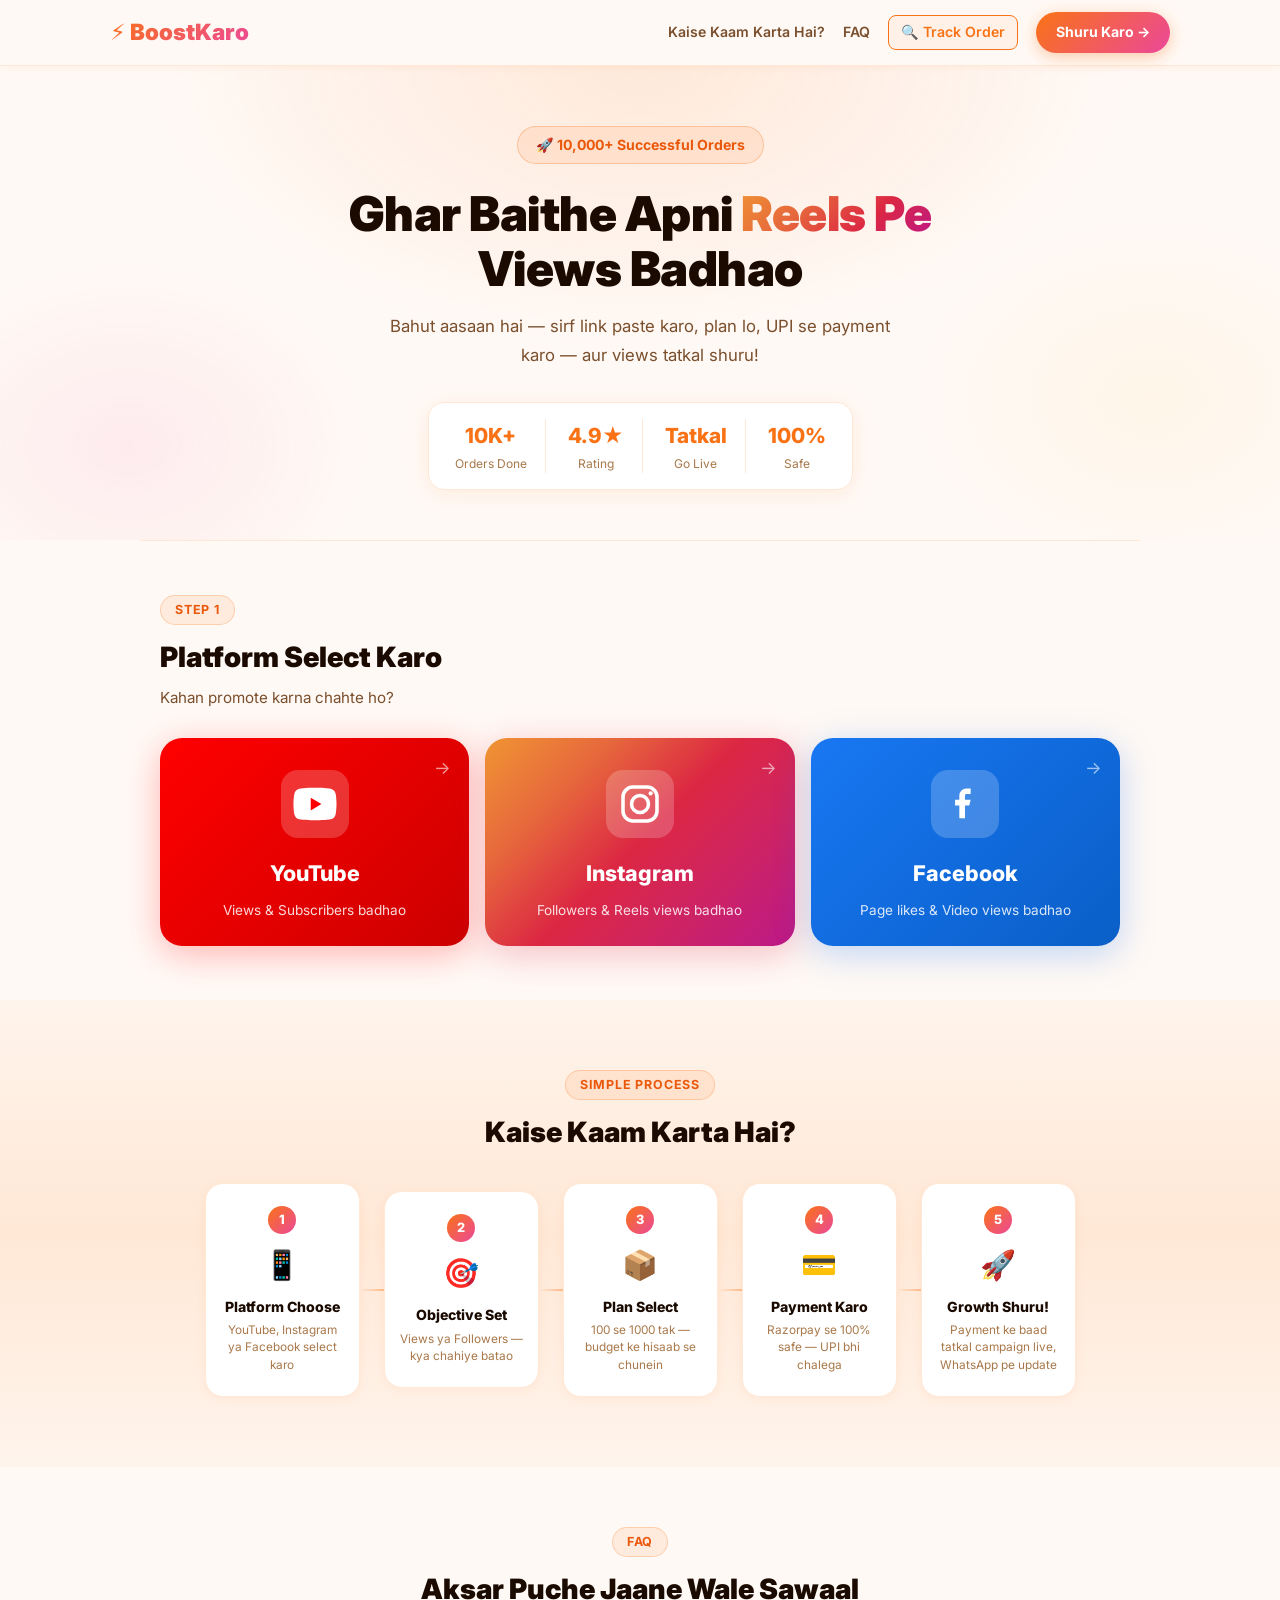
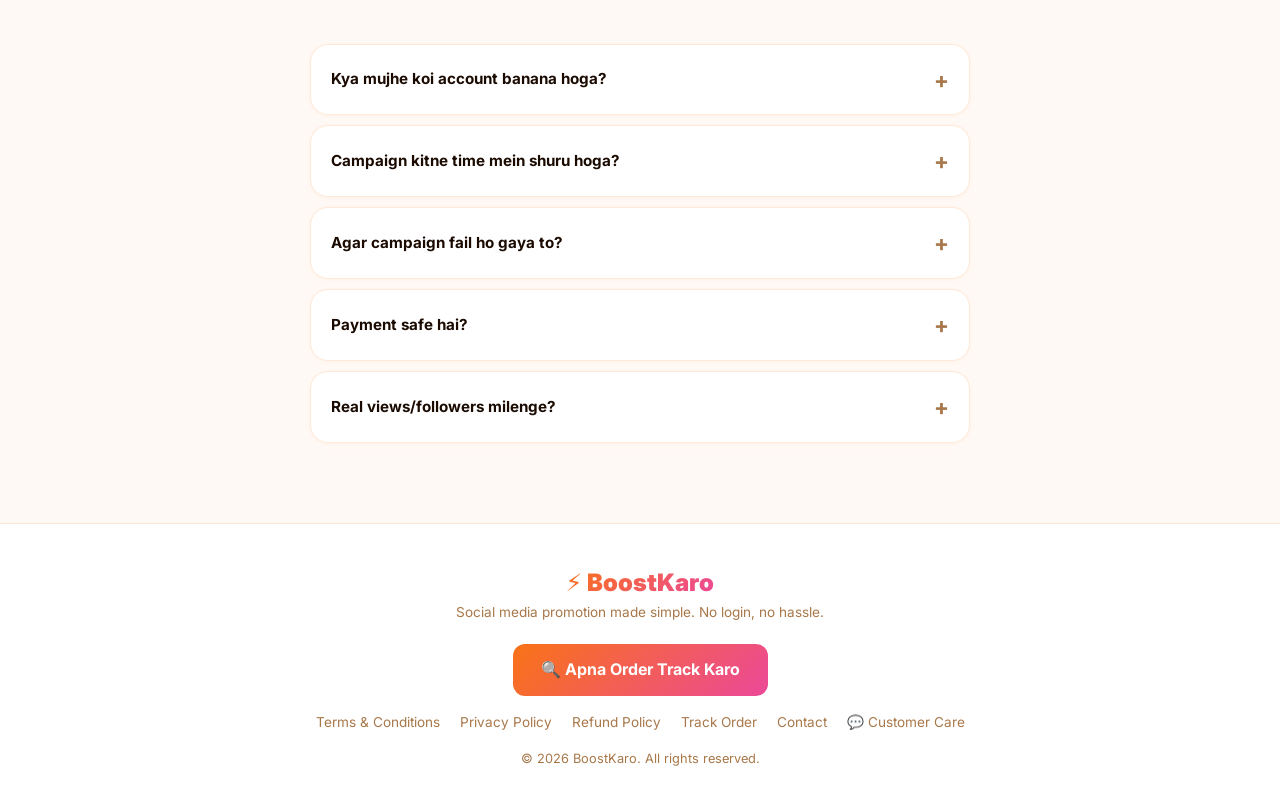
==== index.html @ d498b25e "Update WhatsApp to business number, add campaign rejection refund policy Co-Authored-By: Claude Sonn" ====
<!DOCTYPE html>
<html lang="hi">
<head>
  <meta charset="UTF-8" />
  <meta name="viewport" content="width=device-width, initial-scale=1.0" />
  <title>BoostKaro — Social Media Grow Karo</title>
  <link rel="preconnect" href="https://fonts.googleapis.com" />
  <link rel="preconnect" href="https://fonts.gstatic.com" crossorigin />
  <link href="https://fonts.googleapis.com/css2?family=Inter:wght@400;500;600;700;800;900&display=swap" rel="stylesheet" />
  <link rel="stylesheet" href="css/style.css" />
  <style>
    .link-confirm-label {
      display: flex;
      align-items: center;
      gap: 10px;
      margin-top: 14px;
      padding: 12px 14px;
      background: #f0fdf4;
      border: 1.5px solid #86efac;
      border-radius: 10px;
      cursor: pointer;
      font-size: 0.95rem;
      font-weight: 600;
      color: #166534;
    }
    .link-confirm-label input[type="checkbox"] {
      width: 18px;
      height: 18px;
      accent-color: #16a34a;
      cursor: pointer;
      flex-shrink: 0;
    }
    .btn-proceed:disabled {
      opacity: 0.45;
      cursor: not-allowed;
      pointer-events: none;
    }
    .whatsapp-help-btn {
      display: block;
      margin-top: 14px;
      padding: 11px 16px;
      background: #22c55e;
      color: #fff;
      border-radius: 10px;
      text-align: center;
      font-weight: 700;
      font-size: 0.95rem;
      text-decoration: none;
      transition: background 0.18s;
    }
    .whatsapp-help-btn:hover { background: #16a34a; }
    .nav-whatsapp {
      display: inline-flex;
      align-items: center;
      gap: 6px;
      background: #22c55e;
      color: #fff !important;
      border-radius: 8px;
      padding: 5px 12px;
      font-weight: 700;
      font-size: 0.85rem;
    }
    .nav-whatsapp:hover { background: #16a34a; }
    .nav-status {
      display: inline-flex;
      align-items: center;
      gap: 5px;
      background: #fff0e8;
      color: #f97316 !important;
      border: 1.5px solid #f97316;
      border-radius: 8px;
      padding: 5px 12px;
      font-weight: 700;
      font-size: 0.85rem;
    }
    .nav-status:hover { background: #ffe0c8; }
  </style>
</head>
<body>

  <!-- NAV -->
  <nav>
    <div class="nav-inner">
      <a href="index.html" class="logo">⚡ BoostKaro</a>
      <div class="nav-links">
        <a href="#how">Kaise Kaam Karta Hai?</a>
        <a href="#faq">FAQ</a>
        <a href="status.html" class="nav-status">🔍 Track Order</a>
        <a href="#platforms" class="nav-cta">Shuru Karo →</a>
      </div>
    </div>
  </nav>

  <!-- HERO -->
  <section class="hero">
    <div class="hero-bg"></div>
    <div class="hero-content">
      <div class="hero-badge">🚀 10,000+ Successful Orders</div>
      <h1>Ghar Baithe Apni <span class="gradient-text">Reels Pe</span><br/>Views Badhao</h1>
      <p>Bahut aasaan hai — sirf link paste karo, plan lo, UPI se payment karo — aur views tatkal shuru!</p>
      <div class="hero-stats">
        <div class="hstat"><strong>10K+</strong><span>Orders Done</span></div>
        <div class="hstat"><strong>4.9★</strong><span>Rating</span></div>
        <div class="hstat"><strong>Tatkal</strong><span>Go Live</span></div>
        <div class="hstat"><strong>100%</strong><span>Safe</span></div>
      </div>
    </div>
  </section>

  <!-- ============================
       SECTION 1: PLATFORM CARDS
  ============================= -->
  <section class="section-block" id="platforms">
    <div class="section-title">
      <span class="chip">Step 1</span>
      <h2>Platform Select Karo</h2>
      <p>Kahan promote karna chahte ho?</p>
    </div>

    <div class="platform-cards">

      <div class="pcard pcard-yt" onclick="selectPlatform('youtube', this)">
        <div class="pcard-icon">
          <svg viewBox="0 0 48 48" fill="none"><rect width="48" height="48" rx="12" fill="white" fill-opacity="0.2"/><path d="M38.5 16.5C38.1 14.9 36.8 13.6 35.2 13.2C32.4 12.5 24 12.5 24 12.5C24 12.5 15.6 12.5 12.8 13.2C11.2 13.6 9.9 14.9 9.5 16.5C8.8 19.3 8.8 24 8.8 24C8.8 24 8.8 28.7 9.5 31.5C9.9 33.1 11.2 34.4 12.8 34.8C15.6 35.5 24 35.5 24 35.5C24 35.5 32.4 35.5 35.2 34.8C36.8 34.4 38.1 33.1 38.5 31.5C39.2 28.7 39.2 24 39.2 24C39.2 24 39.2 19.3 38.5 16.5Z" fill="white"/><path d="M21 28.5L28.5 24L21 19.5V28.5Z" fill="#FF0000"/></svg>
        </div>
        <h3>YouTube</h3>
        <p>Views &amp; Subscribers badhao</p>
        <div class="pcard-arrow">→</div>
      </div>

      <div class="pcard pcard-ig" onclick="selectPlatform('instagram', this)">
        <div class="pcard-icon">
          <svg viewBox="0 0 48 48" fill="none"><rect width="48" height="48" rx="12" fill="white" fill-opacity="0.2"/><rect x="12" y="12" width="24" height="24" rx="7" stroke="white" stroke-width="2.5"/><circle cx="24" cy="24" r="6" stroke="white" stroke-width="2.5"/><circle cx="31.5" cy="16.5" r="1.5" fill="white"/></svg>
        </div>
        <h3>Instagram</h3>
        <p>Followers &amp; Reels views badhao</p>
        <div class="pcard-arrow">→</div>
      </div>

      <div class="pcard pcard-fb" onclick="selectPlatform('facebook', this)">
        <div class="pcard-icon">
          <svg viewBox="0 0 48 48" fill="none"><rect width="48" height="48" rx="12" fill="white" fill-opacity="0.2"/><path d="M28 13h-3a5 5 0 0 0-5 5v3h-3v4h3v9h4v-9h3l1-4h-4v-3a1 1 0 0 1 1-1h3v-4z" fill="white"/></svg>
        </div>
        <h3>Facebook</h3>
        <p>Page likes &amp; Video views badhao</p>
        <div class="pcard-arrow">→</div>
      </div>

    </div>
  </section>

  <!-- ============================
       SECTION 2: OBJECTIVE
  ============================= -->
  <section class="section-block reveal-section" id="objectiveSection">
    <div class="section-title">
      <span class="chip">Step 2</span>
      <h2>Kya Chahiye?</h2>
      <p id="objSubtitle">Views chahiye ya Followers?</p>
    </div>

    <div class="obj-cards" id="objCards">
      <!-- Rendered by JS based on platform -->
    </div>
  </section>

  <!-- ============================
       SECTION 3: PLAN
  ============================= -->
  <section class="section-block reveal-section" id="planSection">
    <div class="section-title">
      <span class="chip">Step 3</span>
      <h2>Kitne Views Chahiye?</h2>
      <p id="planSubtitle">Apna plan chuno</p>
    </div>

    <div class="plan-cards" id="planCards">
      <!-- Rendered by JS -->
    </div>
  </section>

  <!-- ============================
       SECTION 4: LINK + DETAILS
  ============================= -->
  <section class="section-block reveal-section" id="detailsSection">
    <div class="section-title">
      <span class="chip">Step 4</span>
      <h2>Apna Reel Link Paste Karo</h2>
      <p>Jis reel pe views chahiye uska link yahan lagao</p>
    </div>

    <div class="details-form">
      <div class="form-group">
        <label id="linkLabel">🔗 Profile / Video URL</label>
        <input type="url" id="userLink"
          placeholder="https://www.instagram.com/yourprofile"
          oninput="updateLinkPreview()" />
        <span class="hint">Jis page/video pe promotion chahiye uska link do</span>
        <div class="link-preview-card" id="linkPreviewCard" style="display:none;">
          <div class="link-preview-header">
            <strong id="linkPreviewTitle">Link Preview</strong>
            <span id="linkPreviewBadge">Check</span>
          </div>
          <div class="link-preview-body" id="linkPreviewBody"></div>
          <div id="linkConfirmLabel" style="display:none; margin-top:12px;">
            <button type="button" id="linkConfirmBtn" onclick="onLinkConfirmChange()"
              style="width:100%;padding:13px 16px;border-radius:10px;border:2px solid #86efac;background:#f0fdf4;color:#166534;font-size:1rem;font-weight:700;cursor:pointer;transition:all 0.18s;display:flex;align-items:center;justify-content:center;gap:10px;">
              <span id="linkConfirmIcon">⬜</span>
              <span>Haan, ye mera hi link hai — confirm karo</span>
            </button>
          </div>
        </div>
      </div>
      <div class="form-group">
        <label>👤 Aapka Naam</label>
        <input type="text" id="userName"
          placeholder="Jaise: Priya Sharma" maxlength="60" />
        <span class="hint">Aapke naam se order confirm hoga</span>
      </div>
      <div class="form-group">
        <label>📱 Mobile Number <span class="whatsapp-tag">WhatsApp Preferred</span></label>
        <div class="phone-input-wrap">
          <span class="phone-prefix">+91</span>
          <input type="tel" id="userPhone"
            placeholder="98765 43210" maxlength="10" />
        </div>
        <span class="hint">WhatsApp pe order updates milenge</span>
      </div>
      <div class="form-group">
        <label>📧 Email Address (Optional)</label>
        <input type="email" id="userEmail"
          placeholder="aapka@email.com" />
        <span class="hint">Email ho to campaign report milegi — nahi ho to WhatsApp pe update denge</span>
      </div>
      <button class="btn-proceed" onclick="proceedToPayment()">
        <span>Payment Pe Jaao →</span>
      </button>
    </div>
  </section>

  <!-- ============================
       SECTION 5: CONFIRM + PAY
  ============================= -->
  <section class="section-block reveal-section" id="paySection">
    <div class="section-title">
      <span class="chip">Step 5</span>
      <h2>Confirm &amp; Pay</h2>
      <p>Sab kuch check karo aur payment karo</p>
    </div>

    <div class="pay-layout">
      <div class="order-summary" id="orderSummary">
        <!-- Rendered by JS -->
      </div>
      <div class="pay-box">
        <div class="pay-amount-display">
          <span>Total Amount</span>
          <strong id="displayAmount">₹0</strong>
        </div>
        <button class="btn-pay" onclick="initiatePayment()">
          <span>🔒 Secure Payment Karo</span>
          <span id="payAmountBtn">₹0</span>
        </button>
        <div class="trust-badges">
          <span>✅ SSL Secure</span>
          <span>🏦 Razorpay</span>
          <a href="refund.html" style="color:inherit;text-decoration:none;">↩️ Full Refund Policy</a>
        </div>
        <p style="font-size:0.78rem;color:#94a3b8;text-align:center;margin-top:10px;line-height:1.6;">
          Payment karke aap hamare <a href="terms.html" style="color:#f97316;">Terms &amp; Conditions</a> aur <a href="refund.html" style="color:#f97316;">Refund Policy</a> se agree karte hain.<br/>
          ⚠️ Agar Google/Meta campaign approve nahi karte — <strong style="color:#1e293b;">100% full refund</strong> diya jaata hai.
        </p>
        <p class="upi-note">UPI · Credit/Debit Card · Net Banking · Wallet — sab accept hota hai<br/>Jaise Amazon ya Flipkart pe karte ho — bilkul waisa hi safe hai</p>
        <div style="margin-top:14px;background:#f0fdf4;border:1.5px solid #86efac;border-radius:12px;padding:13px 16px;font-size:0.85rem;color:#166534;line-height:1.6;">
          ✅ <strong>100% Genuine Views</strong> — Ye views Meta Ads (Facebook/Instagram) aur Google Ads ke through aate hain. Ye real logo ke genuine views hain — fake bots ya software nahi. YouTube, Instagram aur Facebook ki policy ke andar bilkul safe hai.
        </div>
      </div>
    </div>
  </section>

  <!-- ============================
       HOW IT WORKS
  ============================= -->
  <section class="how-section" id="how">
    <div class="section-title center">
      <span class="chip">Simple Process</span>
      <h2>Kaise Kaam Karta Hai?</h2>
    </div>
    <div class="how-steps">
      <div class="how-step">
        <div class="how-num">1</div>
        <div class="how-icon">📱</div>
        <h4>Platform Choose</h4>
        <p>YouTube, Instagram ya Facebook select karo</p>
      </div>
      <div class="how-line"></div>
      <div class="how-step">
        <div class="how-num">2</div>
        <div class="how-icon">🎯</div>
        <h4>Objective Set</h4>
        <p>Views ya Followers — kya chahiye batao</p>
      </div>
      <div class="how-line"></div>
      <div class="how-step">
        <div class="how-num">3</div>
        <div class="how-icon">📦</div>
        <h4>Plan Select</h4>
        <p>100 se 1000 tak — budget ke hisaab se chunein</p>
      </div>
      <div class="how-line"></div>
      <div class="how-step">
        <div class="how-num">4</div>
        <div class="how-icon">💳</div>
        <h4>Payment Karo</h4>
        <p>Razorpay se 100% safe — UPI bhi chalega</p>
      </div>
      <div class="how-line"></div>
      <div class="how-step">
        <div class="how-num">5</div>
        <div class="how-icon">🚀</div>
        <h4>Growth Shuru!</h4>
        <p>Payment ke baad tatkal campaign live, WhatsApp pe update</p>
      </div>
    </div>
  </section>

  <!-- FAQ -->
  <section class="faq-section" id="faq">
    <div class="section-title center">
      <span class="chip">FAQ</span>
      <h2>Aksar Puche Jaane Wale Sawaal</h2>
    </div>
    <div class="faq-list">
      <details class="faq-item">
        <summary>Kya mujhe koi account banana hoga?</summary>
        <p>Bilkul nahi! Sirf apna link aur WhatsApp number do, payment karo — bas ho gaya.</p>
      </details>
      <details class="faq-item">
        <summary>Campaign kitne time mein shuru hoga?</summary>
        <p>Payment hote hi campaign tatkal live ho jaata hai. WhatsApp pe update milega.</p>
      </details>
      <details class="faq-item">
        <summary>Agar campaign fail ho gaya to?</summary>
        <p>Full refund diya jaata hai — same source pe 5-7 business days mein.</p>
      </details>
      <details class="faq-item">
        <summary>Payment safe hai?</summary>
        <p>Haan, Razorpay ke through — India ka #1 payment gateway. UPI, Card, Net Banking sab accept.</p>
      </details>
      <details class="faq-item">
        <summary>Real views/followers milenge?</summary>
        <p>Haan, Meta Ads aur Google Ads ke through run hote hain — genuine platform ads.</p>
      </details>
    </div>
  </section>

  <!-- FOOTER -->
  <footer>
    <div class="footer-top">
      <a href="index.html" class="logo" style="font-size:1.5rem">⚡ BoostKaro</a>
      <p>Social media promotion made simple. No login, no hassle.</p>
    </div>
    <div style="margin-bottom:16px;">
      <a href="status.html" style="display:inline-flex;align-items:center;gap:8px;background:linear-gradient(135deg,#f97316,#ec4899);color:#fff;padding:13px 28px;border-radius:12px;font-weight:700;font-size:1rem;text-decoration:none;">🔍 Apna Order Track Karo</a>
    </div>
    <div class="footer-links">
      <a href="terms.html">Terms &amp; Conditions</a>
      <a href="privacy.html">Privacy Policy</a>
      <a href="refund.html">Refund Policy</a>
      <a href="status.html">Track Order</a>
      <a href="mailto:alokkmohan@zohomail.in">Contact</a>
      <a href="https://wa.me/919236569072?text=Namaskar!%20Mujhe%20help%20chahiye." target="_blank" rel="noopener noreferrer">💬 Customer Care</a>
    </div>
    <p class="footer-copy">© 2026 BoostKaro. All rights reserved.</p>
  </footer>

  <script src="https://checkout.razorpay.com/v1/checkout.js"></script>
  <script src="js/main.js"></script>
</body>
</html>
---- css/style.css ----
/* ===== RESET ===== */
*, *::before, *::after { box-sizing: border-box; margin: 0; padding: 0; }

:root {
  --bg: #fff9f5;
  --surface: #ffffff;
  --card: #ffffff;
  --border: #ffe8d6;
  --border-bright: #fcd5b3;
  --text: #1a0a00;
  --muted: #a8784a;
  --muted2: #7a4f2d;
  --success: #059669;
  --accent: #f97316;
  --accent2: #ec4899;
  --radius: 18px;

  --yt:  linear-gradient(135deg, #ff0000 0%, #cc0000 100%);
  --ig:  linear-gradient(135deg, #f09433 0%, #e6683c 25%, #dc2743 50%, #cc2366 75%, #bc1888 100%);
  --fb:  linear-gradient(135deg, #1877f2 0%, #0a5fc8 100%);
}

body {
  background: var(--bg);
  color: var(--text);
  font-family: 'Inter', 'Segoe UI', system-ui, sans-serif;
  min-height: 100vh;
  line-height: 1.6;
  overflow-x: hidden;
}

/* ===== NAV ===== */
nav {
  position: sticky; top: 0; z-index: 100;
  background: rgba(255,249,245,0.95);
  backdrop-filter: blur(14px);
  border-bottom: 1px solid var(--border);
  box-shadow: 0 1px 8px rgba(249,115,22,0.08);
}
.nav-inner {
  max-width: 1100px; margin: 0 auto;
  padding: 12px 20px;
  display: flex; align-items: center; justify-content: space-between;
}
.logo {
  font-size: 1.4rem; font-weight: 900;
  background: linear-gradient(135deg, #f97316, #ec4899);
  -webkit-background-clip: text; -webkit-text-fill-color: transparent; background-clip: text;
  text-decoration: none;
}
.nav-links { display: flex; align-items: center; gap: 18px; }
.nav-links a { color: var(--muted2); text-decoration: none; font-size: 0.88rem; font-weight: 600; transition: color 0.2s; }
.nav-links a:hover { color: var(--accent); }
.nav-cta {
  background: linear-gradient(135deg, #f97316, #ec4899) !important;
  color: #fff !important;
  padding: 9px 20px; border-radius: 50px;
  font-weight: 700 !important;
  box-shadow: 0 4px 16px rgba(249,115,22,0.35);
}
.nav-whatsapp {
  display: inline-flex;
  align-items: center;
  gap: 6px;
  background: #22c55e;
  color: #fff !important;
  border-radius: 50px;
  padding: 7px 14px;
  font-weight: 700;
  font-size: 0.82rem;
}
.nav-whatsapp:hover { background: #16a34a; }

/* ===== HERO ===== */
.hero {
  position: relative; text-align: center;
  padding: 60px 20px 50px; overflow: hidden;
}
.hero-bg {
  position: absolute; inset: 0;
  background:
    radial-gradient(ellipse 700px 400px at 50% 0%, rgba(249,115,22,0.12) 0%, transparent 70%),
    radial-gradient(ellipse 400px 300px at 10% 80%, rgba(236,72,153,0.08) 0%, transparent 60%),
    radial-gradient(ellipse 400px 300px at 90% 70%, rgba(251,191,36,0.06) 0%, transparent 60%);
  pointer-events: none;
}
.hero-content { position: relative; max-width: 700px; margin: 0 auto; }
.hero-badge {
  display: inline-block;
  background: rgba(249,115,22,0.1); border: 1px solid rgba(249,115,22,0.3);
  color: #ea580c; padding: 7px 18px; border-radius: 50px;
  font-size: 0.88rem; font-weight: 700; margin-bottom: 22px;
}
.hero h1 {
  font-size: clamp(1.9rem, 5vw, 3rem);
  font-weight: 900; line-height: 1.15; letter-spacing: -0.5px;
  margin-bottom: 16px;
}
.gradient-text {
  background: linear-gradient(135deg, #f09433, #e6683c, #dc2743, #bc1888);
  -webkit-background-clip: text; -webkit-text-fill-color: transparent; background-clip: text;
}
.hero p {
  color: var(--muted2); font-size: 1.05rem; max-width: 520px;
  margin: 0 auto 32px; line-height: 1.7;
}
.hero-stats {
  display: inline-flex;
  background: #ffffff; border: 1.5px solid var(--border);
  border-radius: 16px; padding: 16px 8px;
  flex-wrap: wrap; justify-content: center; gap: 4px;
  box-shadow: 0 4px 24px rgba(249,115,22,0.1);
}
.hstat {
  display: flex; flex-direction: column; align-items: center;
  padding: 0 18px;
  border-right: 1px solid var(--border);
}
.hstat:last-child { border-right: none; }
.hstat strong { font-size: 1.3rem; font-weight: 800; color: var(--accent); }
.hstat span   { font-size: 0.75rem; color: var(--muted); margin-top: 2px; }

/* ===== SECTION BLOCK ===== */
.section-block {
  max-width: 1000px; margin: 0 auto;
  padding: 54px 20px;
  border-top: 1px solid var(--border);
}
.reveal-section {
  display: none;
  animation: fadeSlideUp 0.4s ease forwards;
}
.reveal-section.visible { display: block; }

@keyframes fadeSlideUp {
  from { opacity: 0; transform: translateY(24px); }
  to   { opacity: 1; transform: translateY(0); }
}

/* Section title */
.section-title { margin-bottom: 28px; }
.section-title.center { text-align: center; }
.chip {
  display: inline-block;
  background: rgba(249,115,22,0.1);
  border: 1px solid rgba(249,115,22,0.25);
  color: #ea580c; padding: 4px 14px; border-radius: 50px;
  font-size: 0.78rem; font-weight: 700; text-transform: uppercase;
  letter-spacing: 0.8px; margin-bottom: 10px;
}
.section-title h2 { font-size: 1.75rem; font-weight: 900; margin-bottom: 6px; color: var(--text); }
.section-title p  { color: var(--muted2); font-size: 0.95rem; }

/* ===== PLATFORM CARDS ===== */
.platform-cards {
  display: grid;
  grid-template-columns: repeat(3, 1fr);
  gap: 16px;
}

.pcard {
  border-radius: 22px;
  padding: 32px 20px 24px;
  cursor: pointer;
  position: relative;
  overflow: hidden;
  transition: transform 0.25s, box-shadow 0.25s;
  display: flex; flex-direction: column; align-items: center;
  text-align: center; gap: 10px;
  user-select: none;
  -webkit-tap-highlight-color: transparent;
}
.pcard::before {
  content: '';
  position: absolute; inset: 0;
  background: rgba(255,255,255,0.08);
  opacity: 0; transition: opacity 0.2s;
}
.pcard:hover { transform: translateY(-6px); }
.pcard:hover::before { opacity: 1; }
.pcard.active { transform: translateY(-4px); box-shadow: 0 0 0 4px rgba(255,255,255,0.35) !important; }

.pcard-yt { background: var(--yt); box-shadow: 0 8px 36px rgba(255,0,0,0.28); }
.pcard-ig { background: var(--ig); box-shadow: 0 8px 36px rgba(220,39,67,0.28); }
.pcard-fb { background: var(--fb); box-shadow: 0 8px 36px rgba(24,119,242,0.28); }

.pcard-icon svg { width: 68px; height: 68px; }
.pcard h3 { font-size: 1.35rem; font-weight: 800; color: #fff; }
.pcard p  { font-size: 0.85rem; color: rgba(255,255,255,0.85); }
.pcard-arrow {
  position: absolute; top: 16px; right: 18px;
  font-size: 1.1rem; color: rgba(255,255,255,0.6);
  transition: transform 0.2s;
}
.pcard:hover .pcard-arrow { transform: translateX(4px); }

/* ===== OBJECTIVE CARDS ===== */
.obj-cards {
  display: grid;
  grid-template-columns: repeat(auto-fit, minmax(200px, 1fr));
  gap: 14px;
}

.obj-card {
  background: var(--card);
  border: 2px solid var(--border);
  border-radius: var(--radius);
  padding: 28px 20px;
  cursor: pointer;
  text-align: center;
  transition: all 0.22s;
  display: flex; flex-direction: column; align-items: center; gap: 8px;
  box-shadow: 0 2px 10px rgba(249,115,22,0.05);
  -webkit-tap-highlight-color: transparent;
}
.obj-card:hover {
  border-color: var(--accent);
  background: rgba(249,115,22,0.04);
  transform: translateY(-3px);
  box-shadow: 0 6px 20px rgba(249,115,22,0.14);
}
.obj-card.active {
  border-color: var(--accent);
  background: rgba(249,115,22,0.06);
  box-shadow: 0 0 0 4px rgba(249,115,22,0.12);
}
.obj-icon { font-size: 2.2rem; }
.obj-card h4 { font-size: 1.05rem; font-weight: 700; color: var(--text); }
.obj-card p  { font-size: 0.82rem; color: var(--muted); }

/* ===== PLAN CARDS ===== */
.plan-cards {
  display: grid;
  grid-template-columns: repeat(4, 1fr);
  gap: 14px;
}

.plan-card {
  background: var(--card);
  border: 2px solid var(--border);
  border-radius: var(--radius);
  padding: 24px 14px;
  cursor: pointer;
  text-align: center;
  transition: all 0.22s;
  position: relative;
  box-shadow: 0 2px 10px rgba(249,115,22,0.05);
  -webkit-tap-highlight-color: transparent;
}
.plan-card:hover {
  border-color: var(--accent);
  background: rgba(249,115,22,0.03);
  transform: translateY(-4px);
  box-shadow: 0 8px 24px rgba(249,115,22,0.14);
}
.plan-card.active {
  border-color: var(--accent);
  background: rgba(249,115,22,0.06);
  box-shadow: 0 0 0 4px rgba(249,115,22,0.12);
}
.plan-card.popular::before {
  content: '🔥 Popular';
  position: absolute; top: -13px; left: 50%; transform: translateX(-50%);
  background: linear-gradient(135deg, #f97316, #ec4899);
  color: #fff; font-size: 0.7rem; font-weight: 700;
  padding: 3px 12px; border-radius: 50px; white-space: nowrap;
}
.plan-qty   { font-size: 1.8rem; font-weight: 900; color: var(--accent); line-height: 1; }
.plan-unit  { font-size: 0.8rem; color: var(--muted); margin-top: 4px; font-weight: 600; }
.plan-dur   { font-size: 0.74rem; color: var(--muted); margin-top: 2px; }
.plan-price { font-size: 1.3rem; font-weight: 800; color: var(--success); margin-top: 12px; }

/* ===== DETAILS FORM ===== */
.details-form { max-width: 540px; }
.form-group { margin-bottom: 20px; }
.form-group label {
  display: block; font-size: 0.9rem; font-weight: 700;
  color: var(--muted2); margin-bottom: 8px;
}
.form-group input {
  width: 100%;
  background: #fff;
  border: 2px solid var(--border);
  border-radius: 12px;
  color: var(--text);
  padding: 14px 16px;
  font-size: 1rem;
  outline: none;
  transition: border-color 0.2s, box-shadow 0.2s;
  font-family: inherit;
  -webkit-appearance: none;
}
.form-group input:focus {
  border-color: var(--accent);
  box-shadow: 0 0 0 3px rgba(249,115,22,0.12);
}
.form-group input::placeholder { color: #c4a882; }
.hint { display: block; font-size: 0.78rem; color: var(--muted); margin-top: 5px; }

.whatsapp-tag {
  display: inline-block;
  background: rgba(37,211,102,0.15);
  border: 1px solid rgba(37,211,102,0.35);
  color: #16a34a;
  font-size: 0.7rem; font-weight: 700;
  padding: 2px 8px; border-radius: 50px;
  margin-left: 8px; vertical-align: middle;
}

.phone-input-wrap {
  display: flex; align-items: center;
  background: #fff;
  border: 2px solid var(--border);
  border-radius: 12px;
  overflow: hidden;
  transition: border-color 0.2s, box-shadow 0.2s;
}
.phone-input-wrap:focus-within {
  border-color: var(--accent);
  box-shadow: 0 0 0 3px rgba(249,115,22,0.12);
}
.phone-prefix {
  padding: 14px 14px;
  font-size: 1rem; font-weight: 700;
  color: var(--muted2);
  border-right: 2px solid var(--border);
  background: #fff8f3;
  white-space: nowrap;
}
.phone-input-wrap input {
  border: none !important;
  border-radius: 0 !important;
  box-shadow: none !important;
  background: transparent !important;
  flex: 1;
}

.link-preview-card {
  margin-top: 14px;
  background: #fff;
  border: 1.5px solid var(--border);
  border-radius: 16px;
  padding: 14px;
  box-shadow: 0 4px 16px rgba(249,115,22,0.07);
}
.link-preview-header {
  display: flex;
  align-items: center;
  justify-content: space-between;
  gap: 10px;
  margin-bottom: 12px;
}
.link-preview-header strong { font-size: 0.92rem; }
.link-preview-header span {
  font-size: 0.72rem; font-weight: 700;
  color: var(--accent);
  background: rgba(249,115,22,0.1);
  border: 1px solid rgba(249,115,22,0.2);
  border-radius: 999px;
  padding: 4px 10px;
}
.link-preview-body { display: grid; gap: 12px; }
.embed-frame {
  width: 100%; min-height: 260px;
  border: 0; border-radius: 12px;
  background: #0f172a;
}
.link-preview-fallback {
  border: 1px solid var(--border);
  border-radius: 12px;
  padding: 14px;
  background: #fff8f3;
}
.link-preview-fallback p { color: var(--muted2); font-size: 0.88rem; margin-bottom: 8px; }
.link-preview-fallback code {
  display: block; padding: 10px 12px;
  background: #fff; border: 1px solid var(--border);
  border-radius: 10px; color: var(--text); word-break: break-all;
}
.preview-link-btn {
  display: inline-flex; align-items: center; justify-content: center;
  margin-top: 12px;
  background: linear-gradient(135deg, #f97316, #ec4899);
  color: #fff; text-decoration: none;
  padding: 11px 16px; border-radius: 10px;
  font-size: 0.86rem; font-weight: 700;
}

/* Link confirmation */
.link-confirm-label {
  display: flex; align-items: center; gap: 10px;
  margin-top: 14px; padding: 13px 14px;
  background: #f0fdf4; border: 2px solid #86efac;
  border-radius: 12px; cursor: pointer;
  font-size: 0.95rem; font-weight: 700; color: #166534;
}
.link-confirm-label input[type="checkbox"] {
  width: 20px; height: 20px;
  accent-color: #16a34a; cursor: pointer; flex-shrink: 0;
}

.btn-proceed {
  width: 100%;
  background: linear-gradient(135deg, #f97316, #ec4899);
  color: #fff; border: none; border-radius: 14px;
  padding: 16px 32px; font-size: 1.05rem; font-weight: 800;
  cursor: pointer; font-family: inherit;
  box-shadow: 0 6px 24px rgba(249,115,22,0.35);
  transition: opacity 0.2s, transform 0.2s;
  min-height: 52px;
}
.btn-proceed:hover { opacity: 0.9; transform: translateY(-1px); }
.btn-proceed:disabled {
  opacity: 0.4; cursor: not-allowed; pointer-events: none;
}

/* ===== PAY SECTION ===== */
.pay-layout {
  display: grid;
  grid-template-columns: 1fr 340px;
  gap: 24px;
  align-items: start;
}

.order-summary {
  background: var(--surface);
  border: 1.5px solid var(--border);
  border-radius: var(--radius);
  padding: 24px;
  box-shadow: 0 2px 12px rgba(249,115,22,0.06);
}
.order-summary h4 {
  font-size: 0.9rem; font-weight: 800; margin-bottom: 16px;
  color: var(--muted); text-transform: uppercase; letter-spacing: 0.5px;
}
.sum-row {
  display: flex; justify-content: space-between; align-items: center;
  padding: 10px 0; border-bottom: 1px solid var(--border);
  font-size: 0.9rem;
}
.sum-row:last-child { border-bottom: none; }
.sum-row span:first-child { color: var(--muted); }
.sum-row span:last-child  { font-weight: 700; max-width: 60%; text-align: right; word-break: break-all; }

.pay-box {
  background: var(--card);
  border: 1.5px solid var(--border);
  border-radius: var(--radius);
  padding: 24px;
  position: sticky; top: 80px;
  box-shadow: 0 4px 24px rgba(249,115,22,0.1);
}
.pay-amount-display {
  display: flex; justify-content: space-between; align-items: center;
  margin-bottom: 16px;
  font-size: 0.9rem; color: var(--muted);
}
.pay-amount-display strong { font-size: 1.8rem; font-weight: 900; color: var(--success); }

.btn-pay {
  width: 100%;
  background: linear-gradient(135deg, #10b981, #059669);
  color: #fff; border: none; border-radius: 12px;
  padding: 16px 20px; font-size: 1rem; font-weight: 800;
  cursor: pointer; font-family: inherit;
  display: flex; justify-content: space-between; align-items: center;
  box-shadow: 0 4px 20px rgba(16,185,129,0.3);
  transition: opacity 0.2s, transform 0.2s;
  min-height: 52px;
}
.btn-pay:hover { opacity: 0.92; transform: translateY(-1px); }

.trust-badges {
  display: flex; justify-content: space-between;
  margin-top: 14px; font-size: 0.75rem; color: var(--muted);
}
.upi-note {
  text-align: center; margin-top: 12px;
  font-size: 0.78rem; color: var(--muted2);
  padding-top: 12px; border-top: 1px solid var(--border);
  line-height: 1.6;
}
.whatsapp-help-btn {
  display: block; margin-top: 14px;
  padding: 13px 16px;
  background: #22c55e; color: #fff;
  border-radius: 12px; text-align: center;
  font-weight: 800; font-size: 0.95rem;
  text-decoration: none;
  transition: background 0.18s;
  min-height: 48px; display: flex; align-items: center; justify-content: center;
}
.whatsapp-help-btn:hover { background: #16a34a; }

/* ===== HOW IT WORKS ===== */
.how-section {
  padding: 70px 20px;
  background: linear-gradient(180deg, #fff4ec, #ffe8d6, #fff4ec);
  text-align: center;
}
.how-steps {
  display: flex; align-items: center; justify-content: center;
  flex-wrap: wrap; gap: 0; max-width: 1000px; margin: 0 auto;
}
.how-step {
  background: #fff; border: 1.5px solid var(--border);
  border-radius: var(--radius); padding: 22px 14px;
  width: 155px; text-align: center;
  transition: border-color 0.2s, transform 0.2s;
  box-shadow: 0 2px 12px rgba(249,115,22,0.07);
}
.how-step:hover { border-color: var(--accent); transform: translateY(-4px); box-shadow: 0 8px 24px rgba(249,115,22,0.15); }
.how-num {
  display: inline-block; width: 28px; height: 28px; line-height: 28px;
  background: linear-gradient(135deg, #f97316, #ec4899);
  color: #fff; border-radius: 50%; font-size: 0.8rem; font-weight: 800;
  margin-bottom: 8px;
}
.how-icon  { font-size: 1.8rem; margin-bottom: 8px; }
.how-step h4 { font-size: 0.88rem; font-weight: 800; margin-bottom: 4px; }
.how-step p  { font-size: 0.74rem; color: var(--muted); line-height: 1.45; }
.how-line {
  width: 24px; height: 2px;
  background: linear-gradient(90deg, var(--border), rgba(249,115,22,0.4));
  flex-shrink: 0;
}

/* ===== FAQ ===== */
.faq-section {
  max-width: 700px; margin: 0 auto;
  padding: 60px 20px 80px;
}
.faq-list { display: flex; flex-direction: column; gap: 10px; margin-top: 32px; }
.faq-item {
  background: #fff; border: 1.5px solid var(--border);
  border-radius: var(--radius); overflow: hidden; transition: border-color 0.2s;
  box-shadow: 0 1px 6px rgba(249,115,22,0.05);
}
.faq-item[open] { border-color: var(--accent); }
.faq-item summary {
  padding: 17px 20px; cursor: pointer; font-weight: 700; font-size: 0.95rem;
  list-style: none; display: flex; justify-content: space-between; align-items: center;
  min-height: 56px;
}
.faq-item summary::after { content: '+'; font-size: 1.4rem; color: var(--muted); }
.faq-item[open] summary::after { content: '−'; color: var(--accent); }
.faq-item p { padding: 0 20px 18px; color: var(--muted2); font-size: 0.92rem; line-height: 1.65; }

/* ===== FOOTER ===== */
footer {
  border-top: 1px solid var(--border);
  padding: 40px 20px 24px; text-align: center;
  background: #fff;
}
.footer-top .logo { margin-bottom: 6px; }
.footer-top p { color: var(--muted); font-size: 0.85rem; margin-bottom: 20px; }
.footer-links {
  display: flex; justify-content: center; gap: 20px; flex-wrap: wrap; margin-bottom: 16px;
}
.footer-links a { color: var(--muted); text-decoration: none; font-size: 0.85rem; transition: color 0.2s; }
.footer-links a:hover { color: var(--accent); }
.footer-copy { font-size: 0.8rem; color: var(--muted); }

/* ===== RESPONSIVE — TABLET ===== */
@media (max-width: 768px) {
  .platform-cards { grid-template-columns: 1fr; gap: 14px; }
  .plan-cards { grid-template-columns: repeat(2, 1fr); gap: 12px; }
  .pay-layout { grid-template-columns: 1fr; }
  .pay-box { position: static; }
  .how-line { display: none; }
  .how-steps { gap: 12px; }
  .how-step { width: 140px; padding: 18px 10px; }
  .section-title h2 { font-size: 1.5rem; }
}

/* ===== RESPONSIVE — MOBILE ===== */
@media (max-width: 500px) {
  .hero { padding: 44px 16px 36px; }
  .hero h1 { font-size: 1.75rem; letter-spacing: -0.3px; }
  .hero p { font-size: 0.95rem; }
  .hstat { padding: 0 10px; }
  .hstat strong { font-size: 1.1rem; }
  .hero-stats { padding: 12px 4px; }

  .nav-inner { padding: 10px 16px; }
  .nav-links { gap: 10px; }
  .nav-links a:not(.nav-cta):not(.nav-whatsapp) { display: none; }

  .section-block { padding: 40px 16px; }
  .section-title h2 { font-size: 1.35rem; }

  .platform-cards { gap: 12px; }
  .pcard { padding: 26px 16px 20px; }
  .pcard h3 { font-size: 1.2rem; }

  .obj-cards { grid-template-columns: 1fr 1fr; }
  .obj-card { padding: 20px 12px; }

  .plan-cards { grid-template-columns: repeat(2, 1fr); gap: 10px; }
  .plan-card { padding: 20px 10px; }
  .plan-qty { font-size: 1.5rem; }

  .details-form { max-width: 100%; }
  .form-group input { font-size: 1rem; padding: 14px 14px; }

  .pay-layout { gap: 16px; }
  .order-summary { padding: 18px; }
  .pay-box { padding: 18px; }
  .pay-amount-display strong { font-size: 1.5rem; }

  .how-section { padding: 50px 16px; }
  .how-step { width: 130px; }
  .how-step p { font-size: 0.7rem; }

  .faq-section { padding: 40px 16px 60px; }
  .faq-item summary { font-size: 0.9rem; padding: 14px 16px; }
}
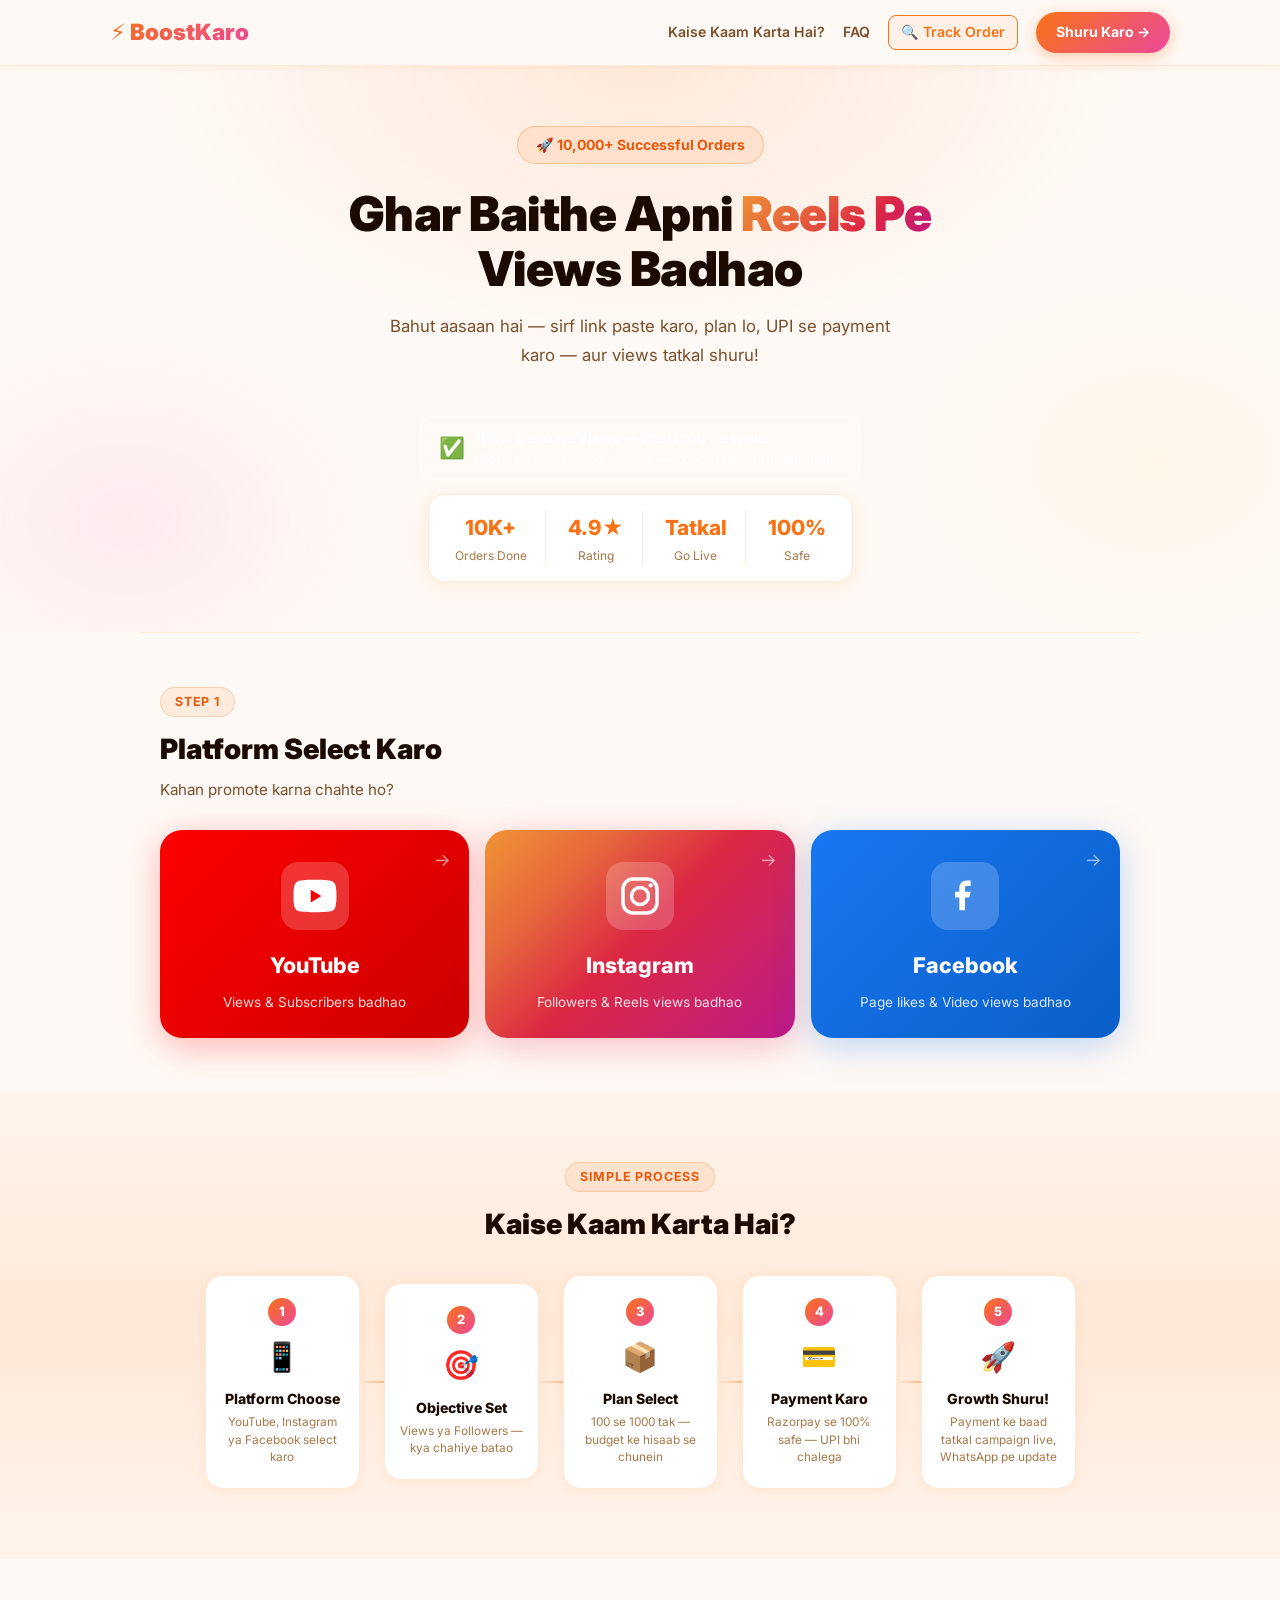
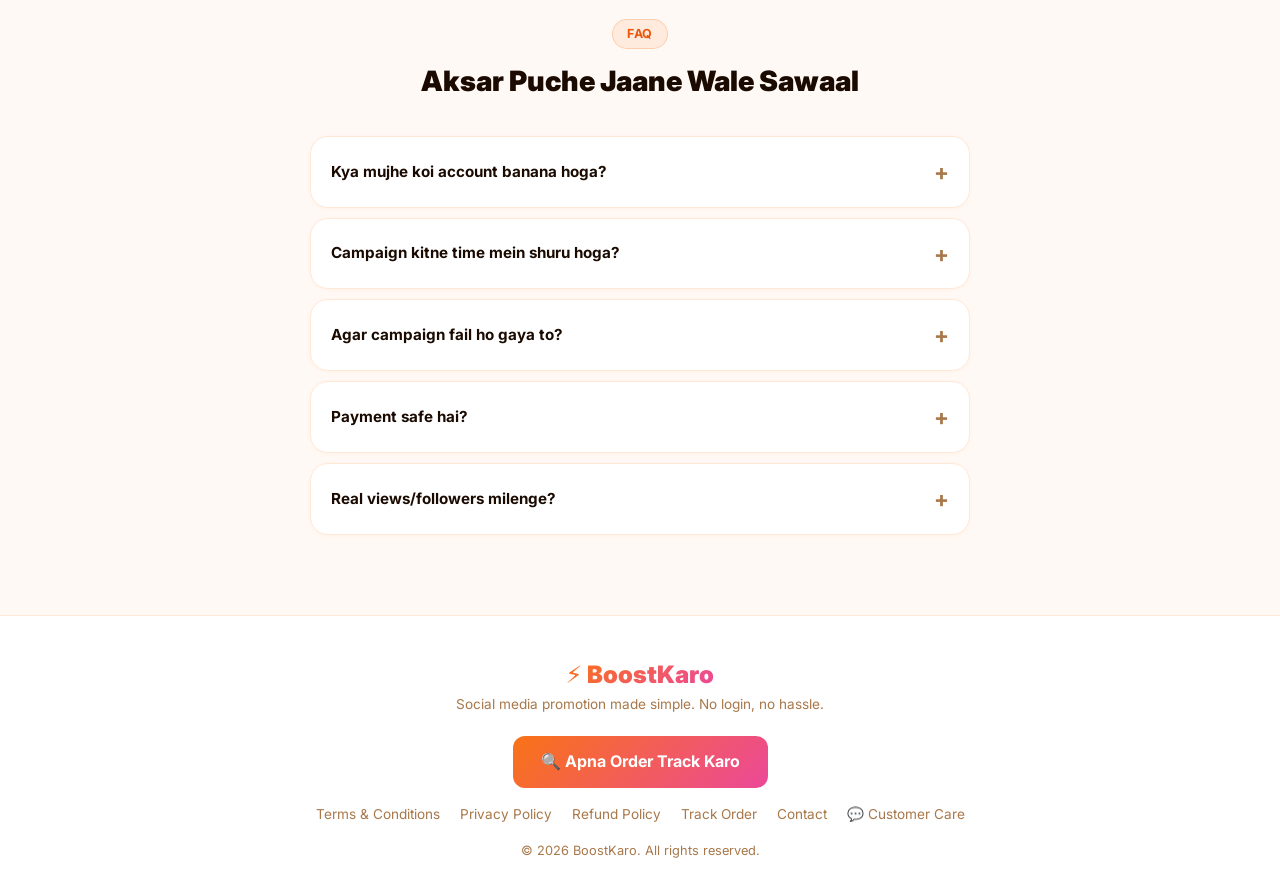
==== commit acc4d451: "Add post-payment verify loader and genuine views badge on hero Co-Authored-By: Claude Sonnet 4.6 <no" ====
--- a/index.html
+++ b/index.html
@@ -98,6 +98,13 @@
       <div class="hero-badge">🚀 10,000+ Successful Orders</div>
       <h1>Ghar Baithe Apni <span class="gradient-text">Reels Pe</span><br/>Views Badhao</h1>
       <p>Bahut aasaan hai — sirf link paste karo, plan lo, UPI se payment karo — aur views tatkal shuru!</p>
+      <div style="display:inline-flex;align-items:center;gap:10px;background:rgba(255,255,255,0.15);border:1.5px solid rgba(255,255,255,0.35);border-radius:12px;padding:10px 18px;margin:14px 0;backdrop-filter:blur(6px);">
+        <span style="font-size:1.3rem;">✅</span>
+        <span style="color:#fff;font-size:0.88rem;font-weight:600;line-height:1.5;text-align:left;">
+          <strong>100% Genuine Views</strong> — Real logo ke views<br/>
+          <span style="font-weight:400;opacity:0.9;">Meta Ads &amp; Google Ads se — koi bot nahi, koi fake nahi</span>
+        </span>
+      </div>
       <div class="hero-stats">
         <div class="hstat"><strong>10K+</strong><span>Orders Done</span></div>
         <div class="hstat"><strong>4.9★</strong><span>Rating</span></div>
@@ -195,7 +202,16 @@
         <input type="url" id="userLink"
           placeholder="https://www.instagram.com/yourprofile"
           oninput="updateLinkPreview()" />
-        <span class="hint">Jis page/video pe promotion chahiye uska link do</span>
+        <div id="linkPlatformHint" style="display:none;margin-top:8px;background:#fff3e0;border:1.5px solid #f97316;border-radius:10px;padding:11px 14px;font-size:0.85rem;color:#92400e;line-height:1.6;">
+          <strong id="linkHintTitle">⚠️ Dhyan do:</strong>
+          <span id="linkHintText"></span>
+          <br/>
+          <a id="linkGetBtn" href="#" target="_blank" rel="noopener noreferrer"
+            style="display:inline-block;margin-top:7px;padding:7px 14px;background:#f97316;color:#fff;border-radius:8px;font-weight:700;font-size:0.82rem;text-decoration:none;">
+            👉 <span id="linkGetBtnText">Yahan se apna link lo</span> ↗
+          </a>
+        </div>
+        <span class="hint">Jis video pe promotion chahiye sirf usi platform ka link daalo</span>
         <div class="link-preview-card" id="linkPreviewCard" style="display:none;">
           <div class="link-preview-header">
             <strong id="linkPreviewTitle">Link Preview</strong>
@@ -268,7 +284,7 @@
         </div>
         <p style="font-size:0.78rem;color:#94a3b8;text-align:center;margin-top:10px;line-height:1.6;">
           Payment karke aap hamare <a href="terms.html" style="color:#f97316;">Terms &amp; Conditions</a> aur <a href="refund.html" style="color:#f97316;">Refund Policy</a> se agree karte hain.<br/>
-          ⚠️ Agar Google/Meta campaign approve nahi karte — <strong style="color:#1e293b;">100% full refund</strong> diya jaata hai.
+          ⚠️ Agar Google/Meta campaign approve nahi karte — refund diya jaata hai. <em>Note: Razorpay 2.5% payment processing fee kaatta hai jo refund mein wapas nahi milti — refund amount = aapka payment minus 2.5%.</em>
         </p>
         <p class="upi-note">UPI · Credit/Debit Card · Net Banking · Wallet — sab accept hota hai<br/>Jaise Amazon ya Flipkart pe karte ho — bilkul waisa hi safe hai</p>
         <div style="margin-top:14px;background:#f0fdf4;border:1.5px solid #86efac;border-radius:12px;padding:13px 16px;font-size:0.85rem;color:#166534;line-height:1.6;">
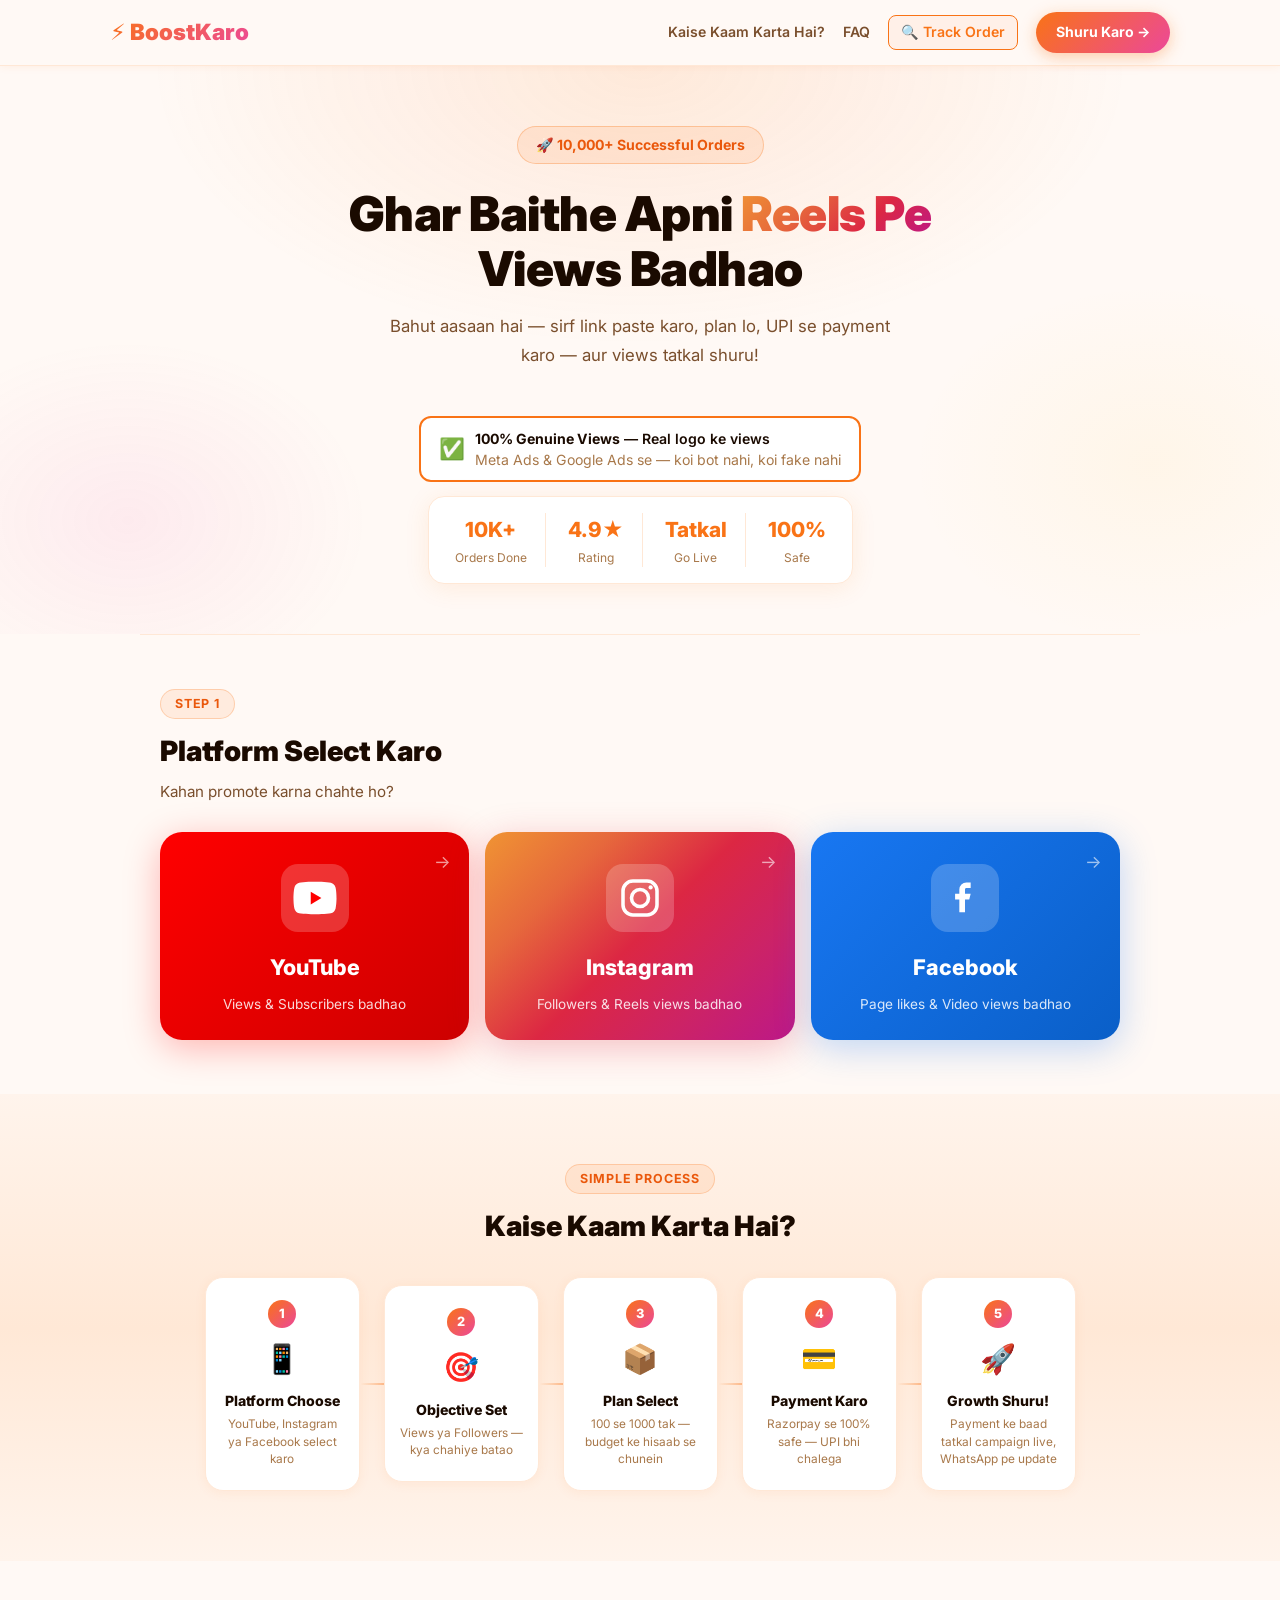
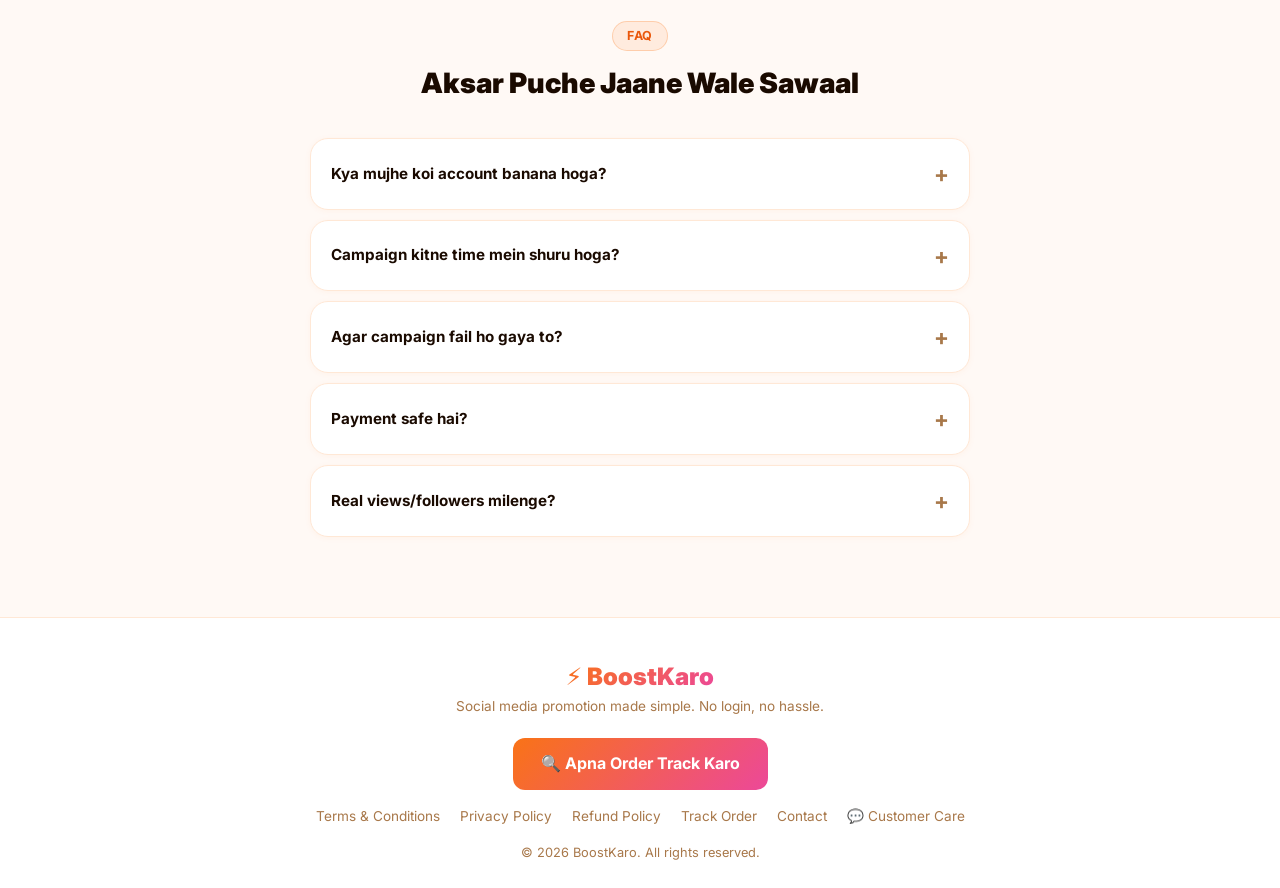
==== commit fa8423ec: "Fix genuine views badge - white bg with dark text for visibility Co-Authored-By: Claude Sonnet 4.6 <" ====
--- a/index.html
+++ b/index.html
@@ -98,11 +98,11 @@
       <div class="hero-badge">🚀 10,000+ Successful Orders</div>
       <h1>Ghar Baithe Apni <span class="gradient-text">Reels Pe</span><br/>Views Badhao</h1>
       <p>Bahut aasaan hai — sirf link paste karo, plan lo, UPI se payment karo — aur views tatkal shuru!</p>
-      <div style="display:inline-flex;align-items:center;gap:10px;background:rgba(255,255,255,0.15);border:1.5px solid rgba(255,255,255,0.35);border-radius:12px;padding:10px 18px;margin:14px 0;backdrop-filter:blur(6px);">
+      <div style="display:inline-flex;align-items:center;gap:10px;background:#fff;border:2px solid #f97316;border-radius:12px;padding:10px 18px;margin:14px 0;">
         <span style="font-size:1.3rem;">✅</span>
-        <span style="color:#fff;font-size:0.88rem;font-weight:600;line-height:1.5;text-align:left;">
+        <span style="color:#1a0a00;font-size:0.88rem;font-weight:600;line-height:1.5;text-align:left;">
           <strong>100% Genuine Views</strong> — Real logo ke views<br/>
-          <span style="font-weight:400;opacity:0.9;">Meta Ads &amp; Google Ads se — koi bot nahi, koi fake nahi</span>
+          <span style="font-weight:400;color:#a8784a;">Meta Ads &amp; Google Ads se — koi bot nahi, koi fake nahi</span>
         </span>
       </div>
       <div class="hero-stats">
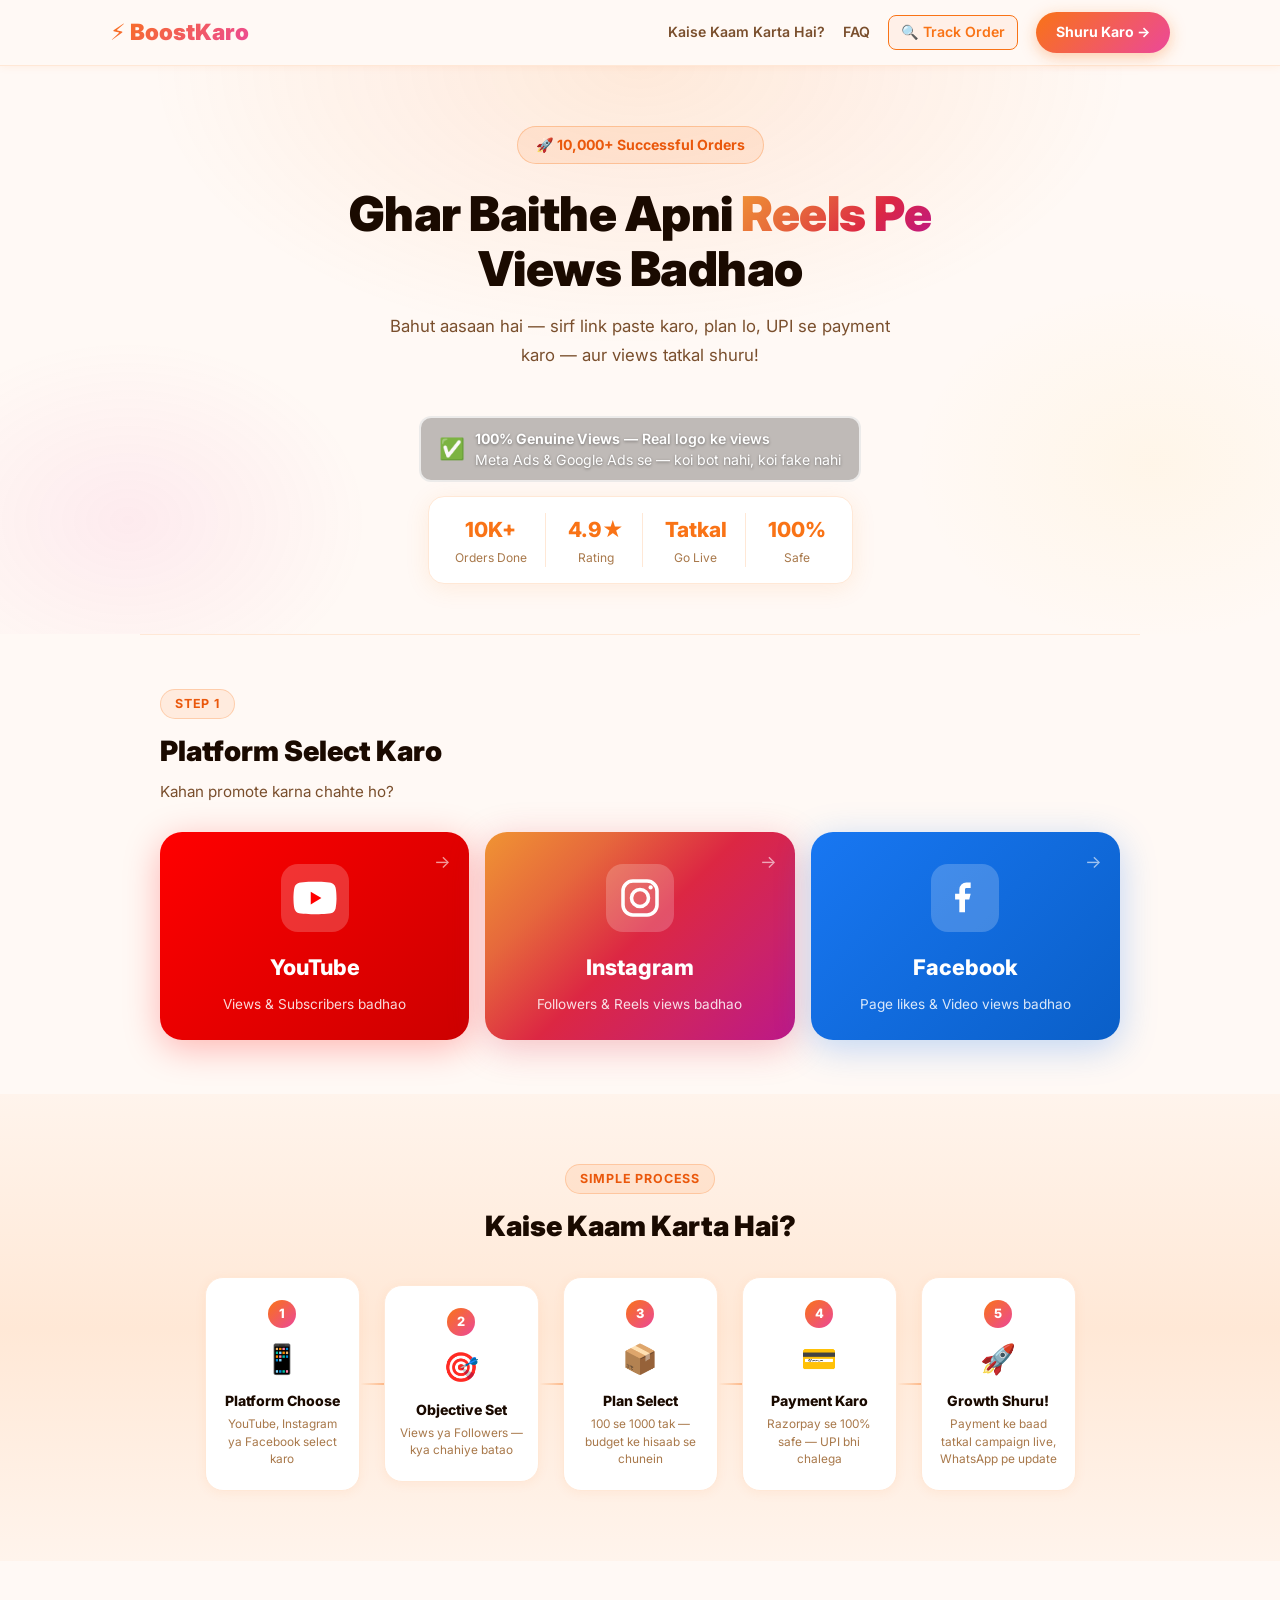
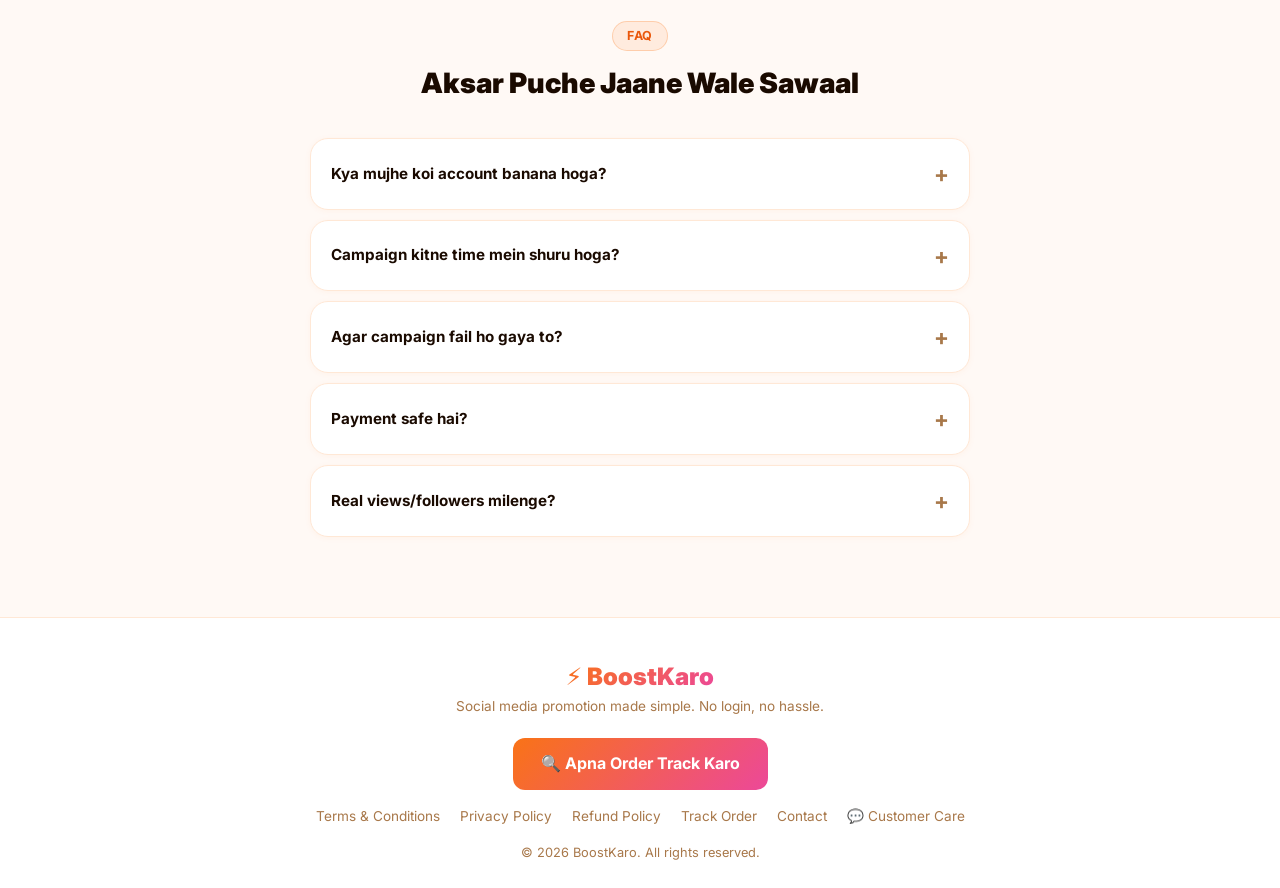
==== commit 7059d2be: "Fix hero badge: dark overlay bg + white text with shadow Co-Authored-By: Claude Sonnet 4.6 <noreply@" ====
--- a/index.html
+++ b/index.html
@@ -98,11 +98,11 @@
       <div class="hero-badge">🚀 10,000+ Successful Orders</div>
       <h1>Ghar Baithe Apni <span class="gradient-text">Reels Pe</span><br/>Views Badhao</h1>
       <p>Bahut aasaan hai — sirf link paste karo, plan lo, UPI se payment karo — aur views tatkal shuru!</p>
-      <div style="display:inline-flex;align-items:center;gap:10px;background:#fff;border:2px solid #f97316;border-radius:12px;padding:10px 18px;margin:14px 0;">
+      <div style="display:inline-flex;align-items:center;gap:10px;background:rgba(0,0,0,0.25);border:2px solid rgba(255,255,255,0.7);border-radius:12px;padding:10px 18px;margin:14px 0;">
         <span style="font-size:1.3rem;">✅</span>
-        <span style="color:#1a0a00;font-size:0.88rem;font-weight:600;line-height:1.5;text-align:left;">
+        <span style="color:#fff;font-size:0.88rem;font-weight:600;line-height:1.5;text-align:left;text-shadow:0 1px 3px rgba(0,0,0,0.4);">
           <strong>100% Genuine Views</strong> — Real logo ke views<br/>
-          <span style="font-weight:400;color:#a8784a;">Meta Ads &amp; Google Ads se — koi bot nahi, koi fake nahi</span>
+          <span style="font-weight:400;">Meta Ads &amp; Google Ads se — koi bot nahi, koi fake nahi</span>
         </span>
       </div>
       <div class="hero-stats">
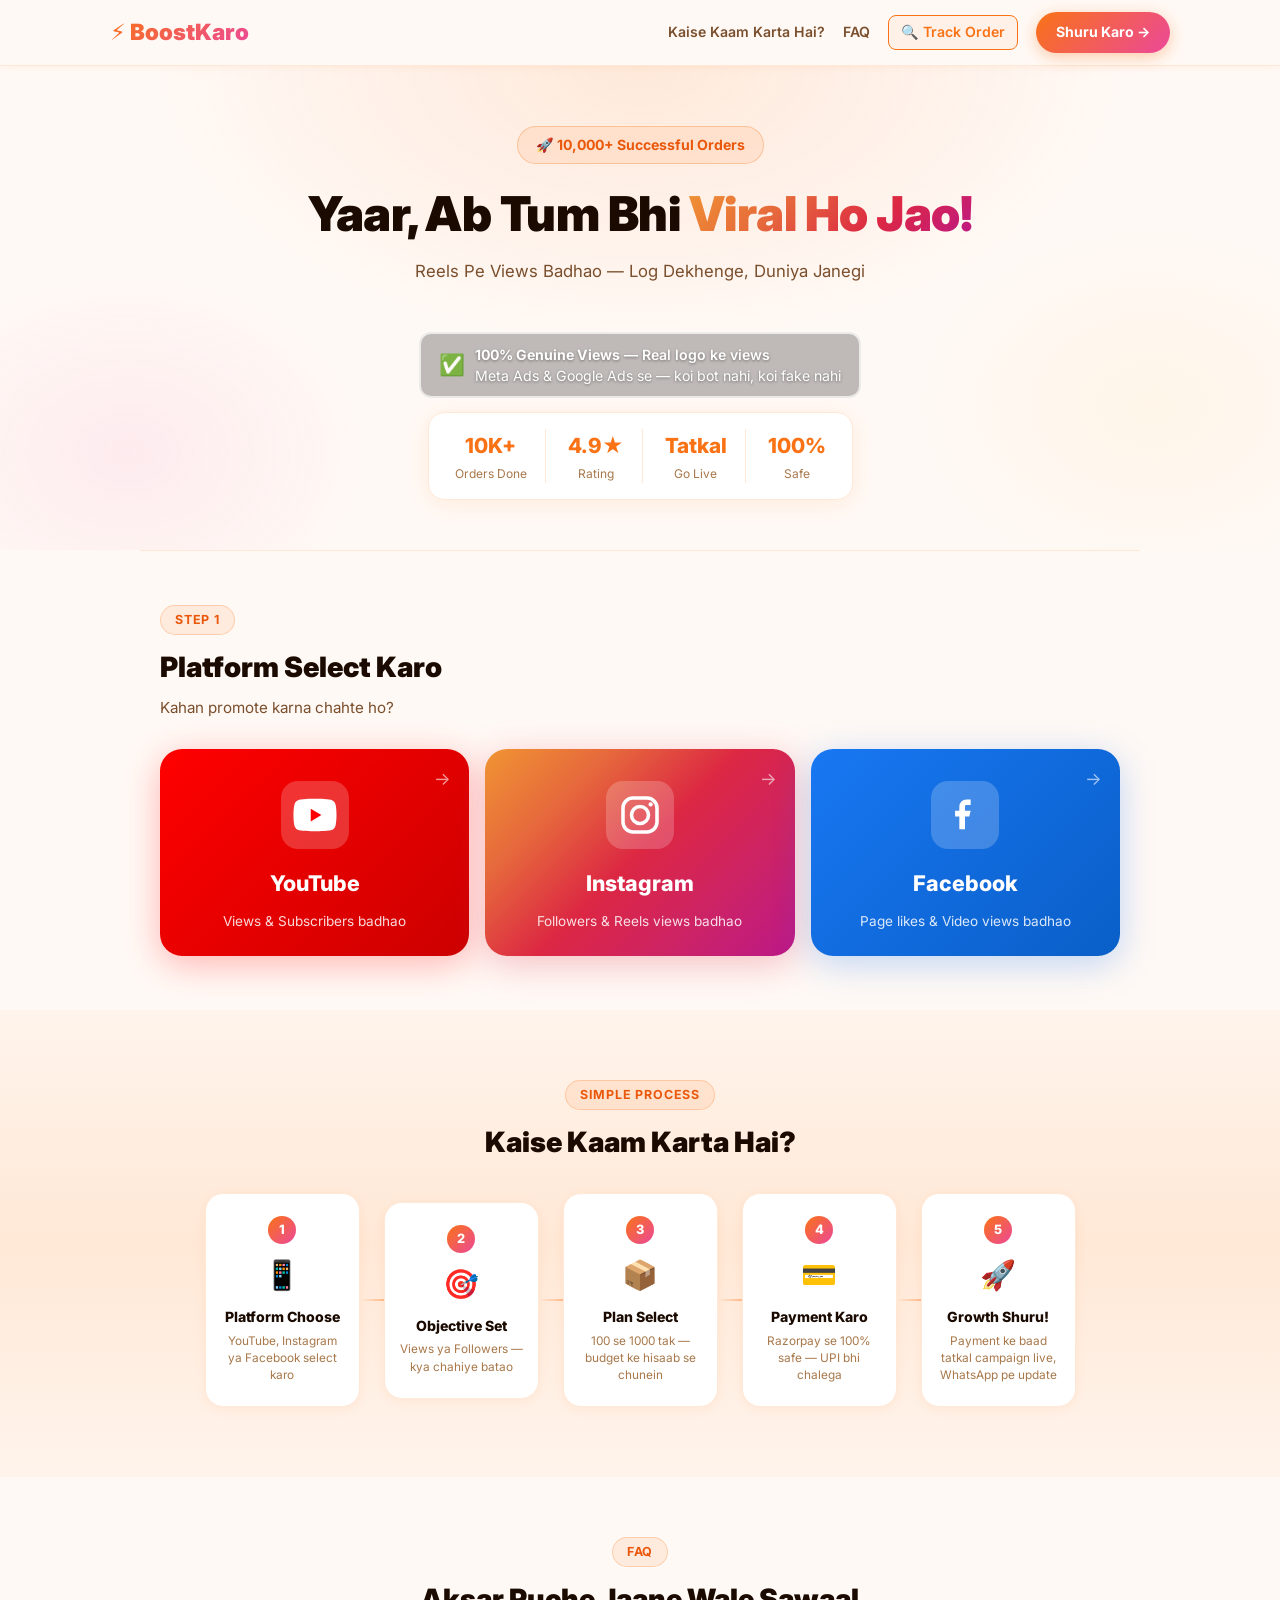
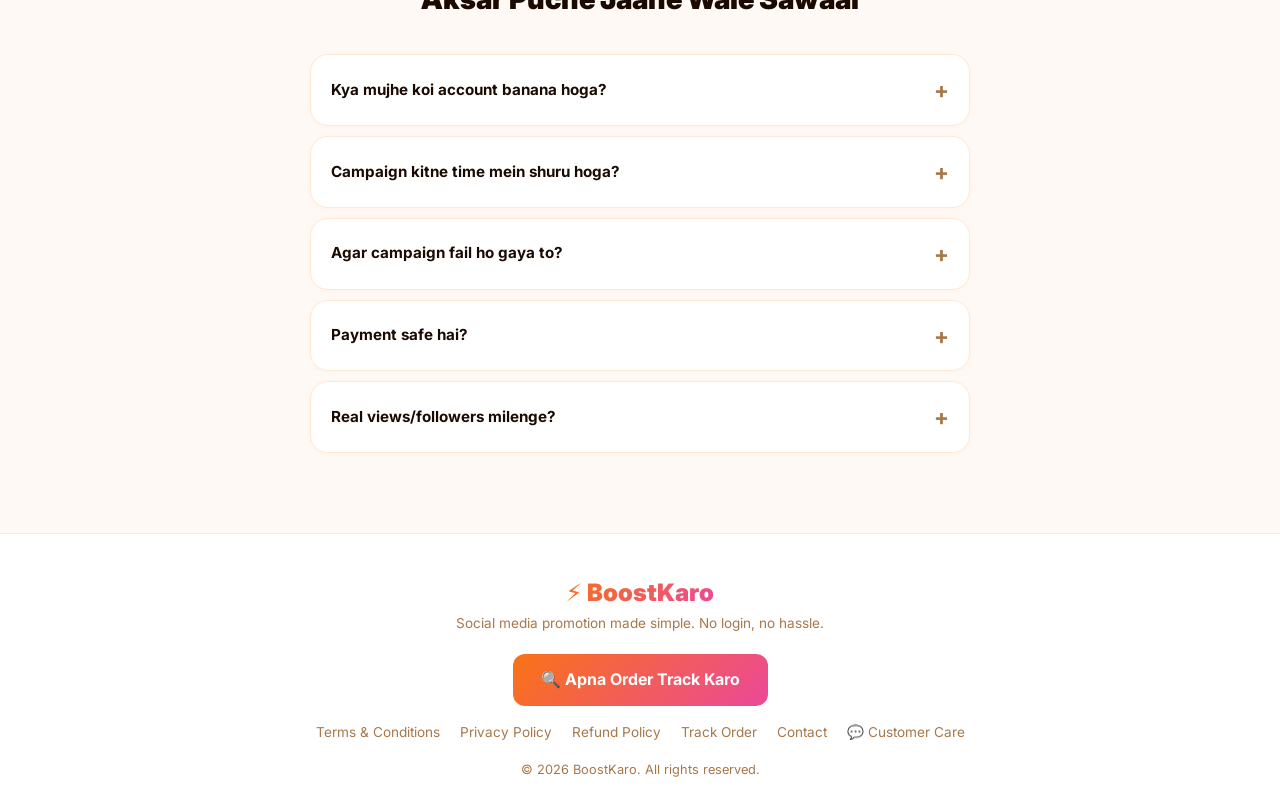
==== commit cd548705: "Update hero headline to viral hook Co-Authored-By: Claude Sonnet 4.6 <noreply@anthropic.com>" ====
--- a/index.html
+++ b/index.html
@@ -96,8 +96,8 @@
     <div class="hero-bg"></div>
     <div class="hero-content">
       <div class="hero-badge">🚀 10,000+ Successful Orders</div>
-      <h1>Ghar Baithe Apni <span class="gradient-text">Reels Pe</span><br/>Views Badhao</h1>
-      <p>Bahut aasaan hai — sirf link paste karo, plan lo, UPI se payment karo — aur views tatkal shuru!</p>
+      <h1>Yaar, Ab Tum Bhi <span class="gradient-text">Viral Ho Jao!</span></h1>
+      <p>Reels Pe Views Badhao — Log Dekhenge, Duniya Janegi</p>
       <div style="display:inline-flex;align-items:center;gap:10px;background:rgba(0,0,0,0.25);border:2px solid rgba(255,255,255,0.7);border-radius:12px;padding:10px 18px;margin:14px 0;">
         <span style="font-size:1.3rem;">✅</span>
         <span style="color:#fff;font-size:0.88rem;font-weight:600;line-height:1.5;text-align:left;text-shadow:0 1px 3px rgba(0,0,0,0.4);">
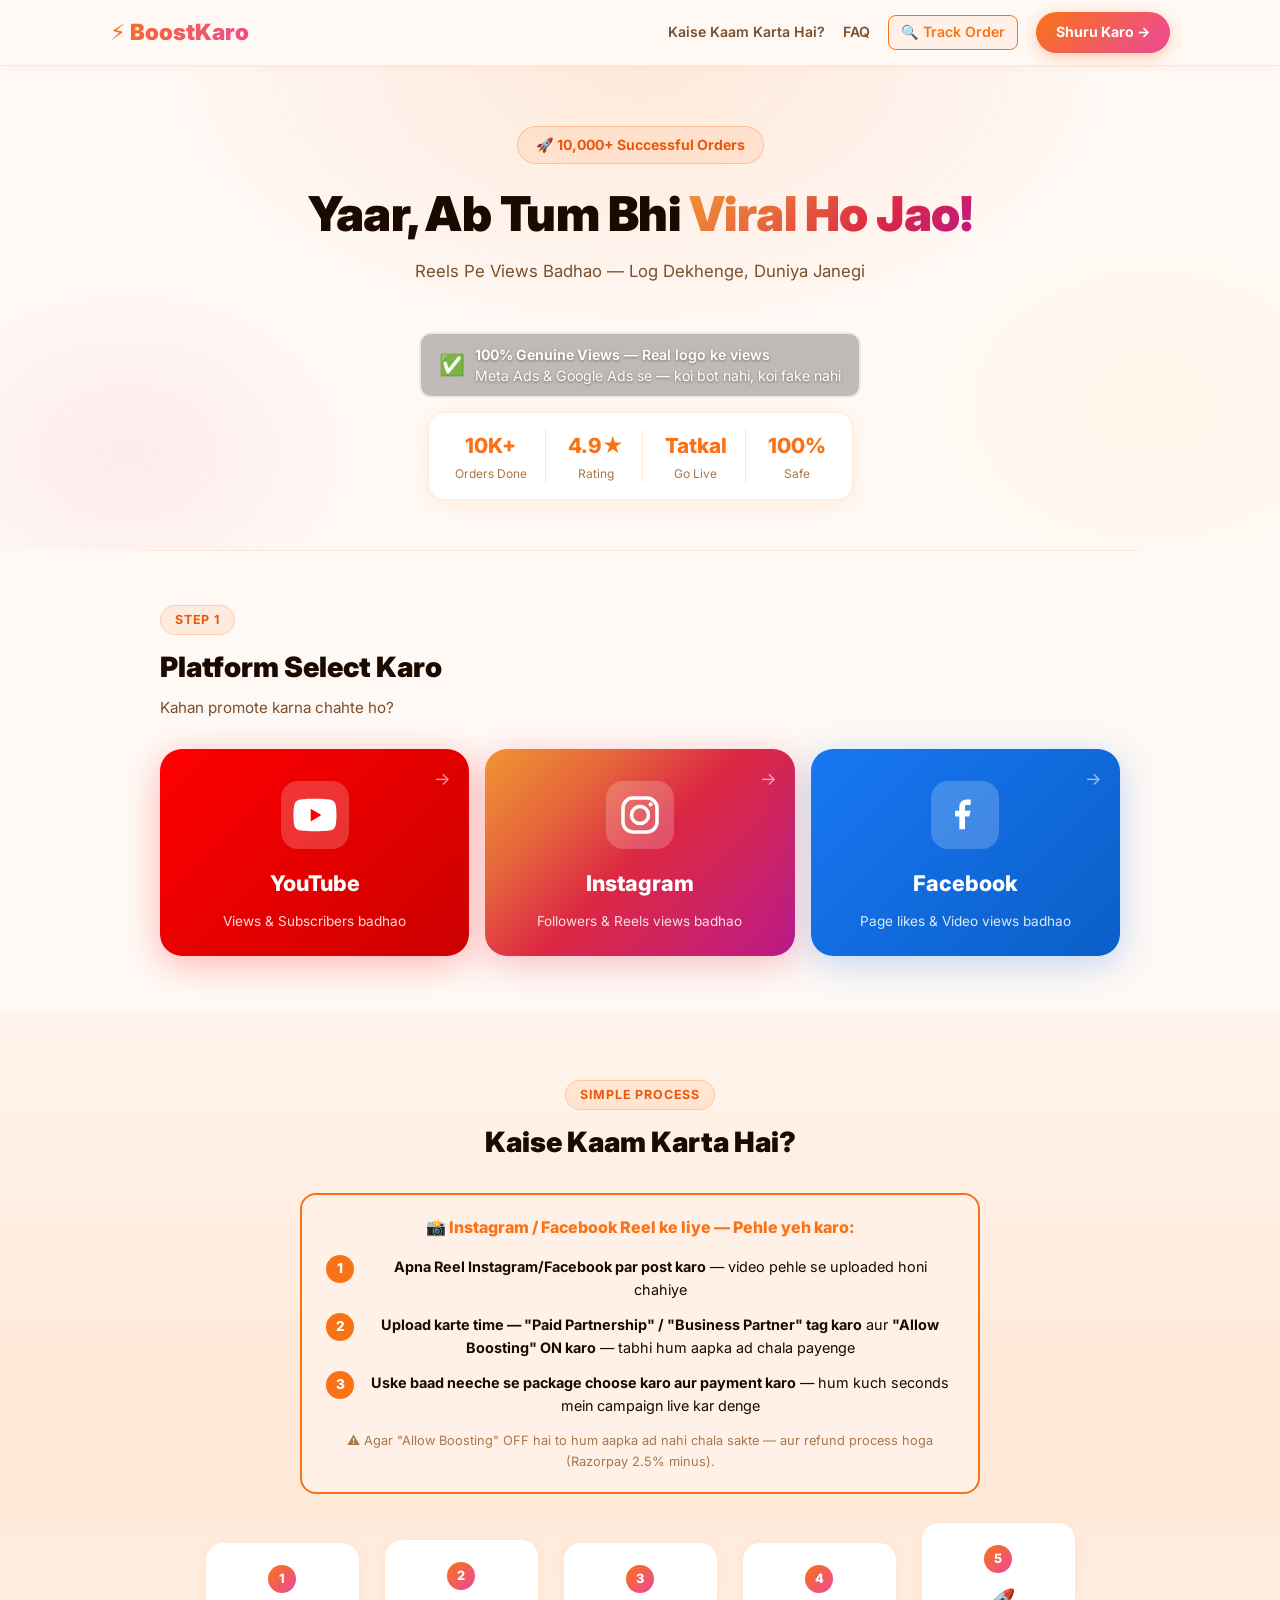
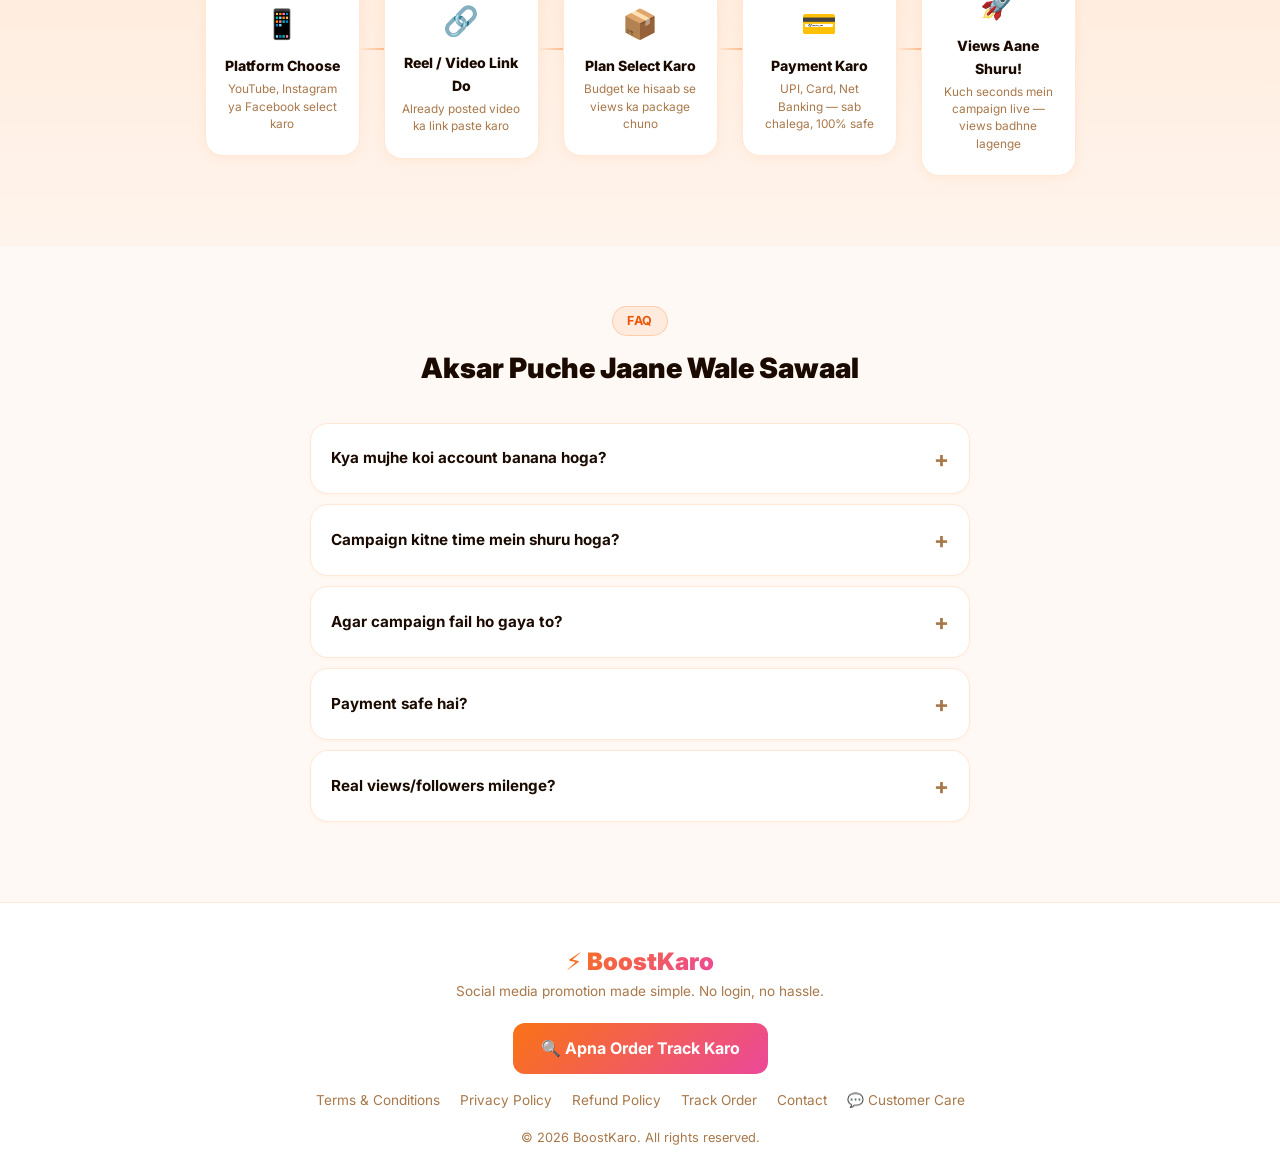
==== commit 0dab8af6: "Add Instagram/Facebook Business Partner + Allow Boosting instructions Co-Authored-By: Claude Sonnet " ====
--- a/index.html
+++ b/index.html
@@ -302,6 +302,27 @@
       <span class="chip">Simple Process</span>
       <h2>Kaise Kaam Karta Hai?</h2>
     </div>
+
+    <!-- Instagram / Facebook steps -->
+    <div style="background:#fff0e8;border:2px solid #f97316;border-radius:16px;padding:20px 24px;margin-bottom:28px;max-width:680px;margin-left:auto;margin-right:auto;">
+      <p style="font-weight:800;color:#f97316;font-size:1rem;margin-bottom:14px;">📸 Instagram / Facebook Reel ke liye — Pehle yeh karo:</p>
+      <div style="display:flex;flex-direction:column;gap:12px;">
+        <div style="display:flex;gap:12px;align-items:flex-start;">
+          <span style="background:#f97316;color:#fff;border-radius:50%;width:28px;height:28px;display:flex;align-items:center;justify-content:center;font-weight:800;font-size:0.85rem;flex-shrink:0;">1</span>
+          <p style="color:#1a0a00;font-size:0.9rem;line-height:1.6;margin:0;"><strong>Apna Reel Instagram/Facebook par post karo</strong> — video pehle se uploaded honi chahiye</p>
+        </div>
+        <div style="display:flex;gap:12px;align-items:flex-start;">
+          <span style="background:#f97316;color:#fff;border-radius:50%;width:28px;height:28px;display:flex;align-items:center;justify-content:center;font-weight:800;font-size:0.85rem;flex-shrink:0;">2</span>
+          <p style="color:#1a0a00;font-size:0.9rem;line-height:1.6;margin:0;"><strong>Upload karte time — "Paid Partnership" / "Business Partner" tag karo</strong> aur <strong>"Allow Boosting" ON karo</strong> — tabhi hum aapka ad chala payenge</p>
+        </div>
+        <div style="display:flex;gap:12px;align-items:flex-start;">
+          <span style="background:#f97316;color:#fff;border-radius:50%;width:28px;height:28px;display:flex;align-items:center;justify-content:center;font-weight:800;font-size:0.85rem;flex-shrink:0;">3</span>
+          <p style="color:#1a0a00;font-size:0.9rem;line-height:1.6;margin:0;"><strong>Uske baad neeche se package choose karo aur payment karo</strong> — hum kuch seconds mein campaign live kar denge</p>
+        </div>
+      </div>
+      <p style="margin-top:14px;font-size:0.8rem;color:#a8784a;">⚠️ Agar "Allow Boosting" OFF hai to hum aapka ad nahi chala sakte — aur refund process hoga (Razorpay 2.5% minus).</p>
+    </div>
+
     <div class="how-steps">
       <div class="how-step">
         <div class="how-num">1</div>
@@ -312,30 +333,30 @@
       <div class="how-line"></div>
       <div class="how-step">
         <div class="how-num">2</div>
-        <div class="how-icon">🎯</div>
-        <h4>Objective Set</h4>
-        <p>Views ya Followers — kya chahiye batao</p>
+        <div class="how-icon">🔗</div>
+        <h4>Reel / Video Link Do</h4>
+        <p>Already posted video ka link paste karo</p>
       </div>
       <div class="how-line"></div>
       <div class="how-step">
         <div class="how-num">3</div>
         <div class="how-icon">📦</div>
-        <h4>Plan Select</h4>
-        <p>100 se 1000 tak — budget ke hisaab se chunein</p>
+        <h4>Plan Select Karo</h4>
+        <p>Budget ke hisaab se views ka package chuno</p>
       </div>
       <div class="how-line"></div>
       <div class="how-step">
         <div class="how-num">4</div>
         <div class="how-icon">💳</div>
         <h4>Payment Karo</h4>
-        <p>Razorpay se 100% safe — UPI bhi chalega</p>
+        <p>UPI, Card, Net Banking — sab chalega, 100% safe</p>
       </div>
       <div class="how-line"></div>
       <div class="how-step">
         <div class="how-num">5</div>
         <div class="how-icon">🚀</div>
-        <h4>Growth Shuru!</h4>
-        <p>Payment ke baad tatkal campaign live, WhatsApp pe update</p>
+        <h4>Views Aane Shuru!</h4>
+        <p>Kuch seconds mein campaign live — views badhne lagenge</p>
       </div>
     </div>
   </section>
